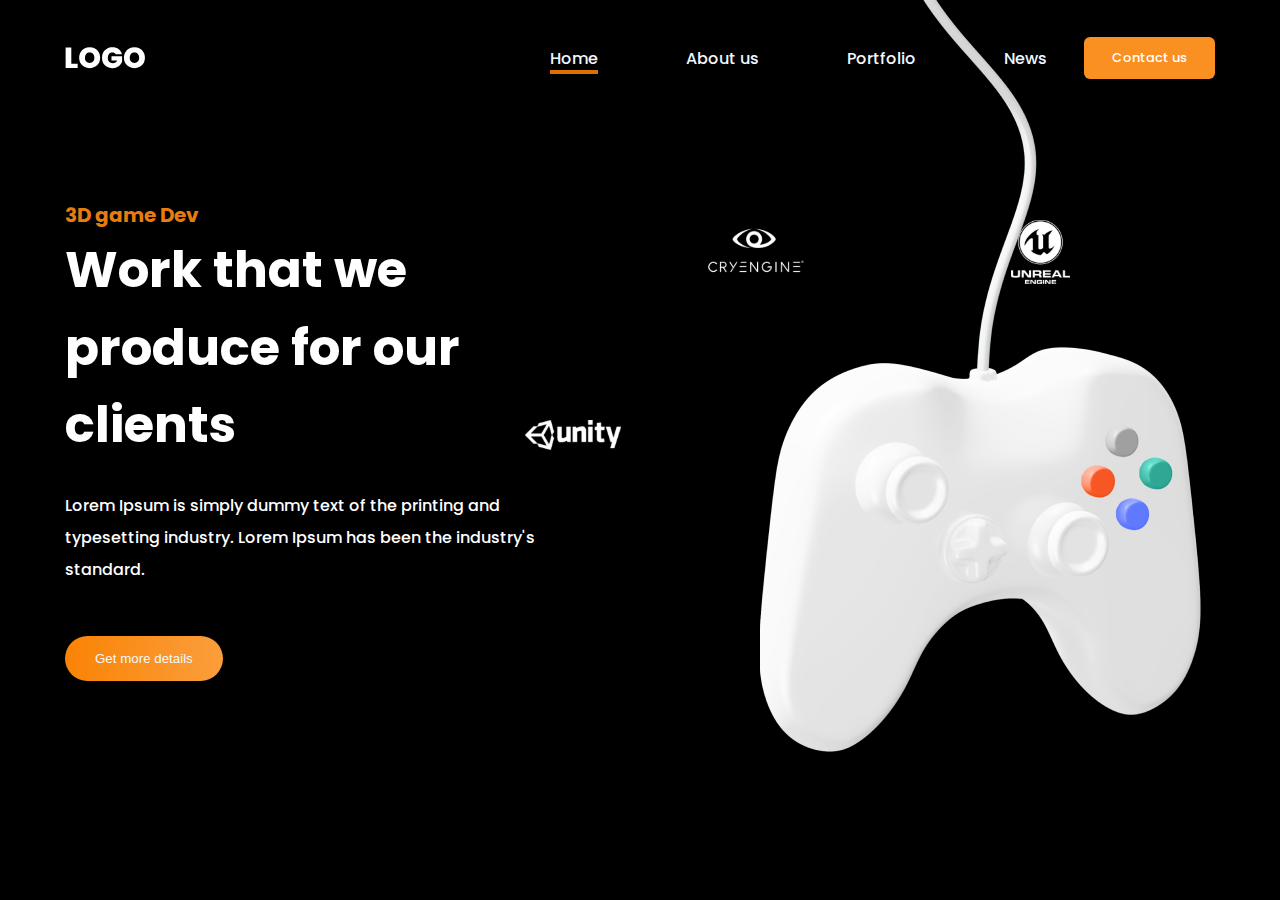
==== index.html @ e5a95949 "hero" ====
<!DOCTYPE html>
<html lang="en">

<head>
  <meta charset="UTF-8">
  <meta name="viewport" content="width=device-width, initial-scale=1.0">
  <title>3_4-uyga_vazifa</title>

  <!-- ---- Poppins fonts--- -->
  <link rel="preconnect" href="https://fonts.googleapis.com">
  <link rel="preconnect" href="https://fonts.gstatic.com" crossorigin>
  <link href="https://fonts.googleapis.com/css2?family=Poppins:wght@300;400;500;600;700&display=swap" rel="stylesheet">
  <!-- ---- Rubik fonts--- -->
  <link rel="preconnect" href="https://fonts.googleapis.com">
  <link rel="preconnect" href="https://fonts.gstatic.com" crossorigin>
  <link href="https://fonts.googleapis.com/css2?family=Rubik:wght@500;700&display=swap" rel="stylesheet">

  <link rel="stylesheet" href="./css/styles.css">
</head>

<body>
  <header>
    <div class="container">
      <div class="header">
        <img src="./icon/header_logo.svg" alt="logo">
        <nav class="header__nav">
          <ul class="header__list">
            <li class="header__list-item">
              <a class="header__list-item__link  header__list-item__active" href="#">
                Home
              </a>
            </li>
            <li class="header__list-item">
              <a class="header__list-item__link" href="#">
                About us
              </a>
            </li>
            <li class="header__list-item">
              <a class="header__list-item__link" href="#">
                Portfolio
              </a>
            </li>
            <li class="header__list-item">
              <a class="header__list-item__link" href="#">
                News
              </a>
            </li>
          </ul>
          <a class="header__nav-btn" href="#">
            Contact us
          </a>
        </nav>
      </div>
    </div>
  </header>
  <main>
    <section  class="hero">
     <div class="container">
      <div class="hero__start">
        <span class="hero__start-span">
          3D game Dev 
        </span>
        <h1 class="hero__start-title">
          Work that we produce
           for our clients
        </h1>
        <p class="hero__start-text">
          Lorem Ipsum is simply dummy text of the printing 
          and typesetting industry. Lorem Ipsum has 
          been the industry's standard.
        </p>
        <button class="hero__start-btn">
          Get more details
        </button>
        <img class="hero__start-unity" src="./icon/unity.svg" alt="">
        <img class="hero__start-cry" src="./icon/cry.svg" alt="">
        <img class="hero__start-unreal" src="./icon/unreal.svg" alt="">
      </div>
     </div>
    </section>
  </main>
</body>

</html>
---- css/styles.css ----
* {
  margin: 0;
  padding: 0;
  box-sizing: border-box;
}

body {
  display: flex;
  flex-direction: column;
  height: 100%;
  margin: 0;
  font-family: "Poppins", sans-serif;
  font-weight: 500;
  background-color: #000000;
  overflow-x: hidden;
  background-image: url("../img/joy_stick.png");
  background-repeat: no-repeat;
  background-position: 760px 0;
  top: 200px;
  color: white;
}

.container {
  width: 100%;
  max-width: 1190px;
  margin-right: auto;
  margin-left: auto;
  padding-right: 20px;
  padding-left: 20px;
}

.max_container {
  width: 100%;
  max-width: 1550px;
  margin-right: auto;
  margin-left: auto;
}

.visually-hidden {
  position: absolute;
  width: 1px;
  height: 1px;
  margin: -1px;
  border: 0;
  padding: 0;
  white-space: nowrap;
  clip-path: inset(100%);
  clip: rect(0 0 0 0);
  overflow: hidden;
}

ul {
  padding-left: 0;
  list-style: none;
}

a {
  text-decoration: none;
}

img {
  max-width: 100%;
  height: auto;
}

.header {
  display: flex;
  justify-content: space-between;
  align-items: center;
  padding-top: 37px;
  padding-bottom: 37px;
}
.header__nav {
  display: flex;
  align-items: center;
}
.header__nav-btn {
  padding: 11px 28px;
  font-size: 13px;
  background-color: #FA9021;
  border-radius: 6px;
  margin-left: 37px;
  color: white;
}
.header__list {
  display: flex;
  align-items: center;
  gap: 88px;
}
.header__list-item__link {
  color: aliceblue;
}
.header__list-item__active {
  border-bottom: 4px solid #DC7000;
}

.hero {
  padding-top: 84px;
  padding-bottom: 84px;
}
.hero__start {
  position: relative;
}
.hero__start-span {
  color: #E87D0E;
  font-size: 20px;
  font-weight: 700;
  line-height: 31.04px;
  margin-bottom: 17px;
}
.hero__start-title {
  font-size: 50px;
  width: 480px;
  font-weight: 700;
  line-height: 77.6px;
  margin-bottom: 26px;
}
.hero__start-text {
  width: 527px;
  font-weight: 500;
  line-height: 32px;
  margin-bottom: 50px;
}
.hero__start-btn {
  border: #E87D0E;
  color: aliceblue;
  padding: 15px 30px;
  background: linear-gradient(92deg, #FA8305 0%, #FB9E3C 100%);
  border-radius: 40px;
}
.hero__start-unity {
  position: absolute;
  top: 220px;
  left: 460px;
}
.hero__start-cry {
  position: absolute;
  top: 1px;
  left: 640px;
}
.hero__start-unreal {
  position: absolute;
  top: 20px;
  right: 145px;
}/*# sourceMappingURL=styles.css.map */
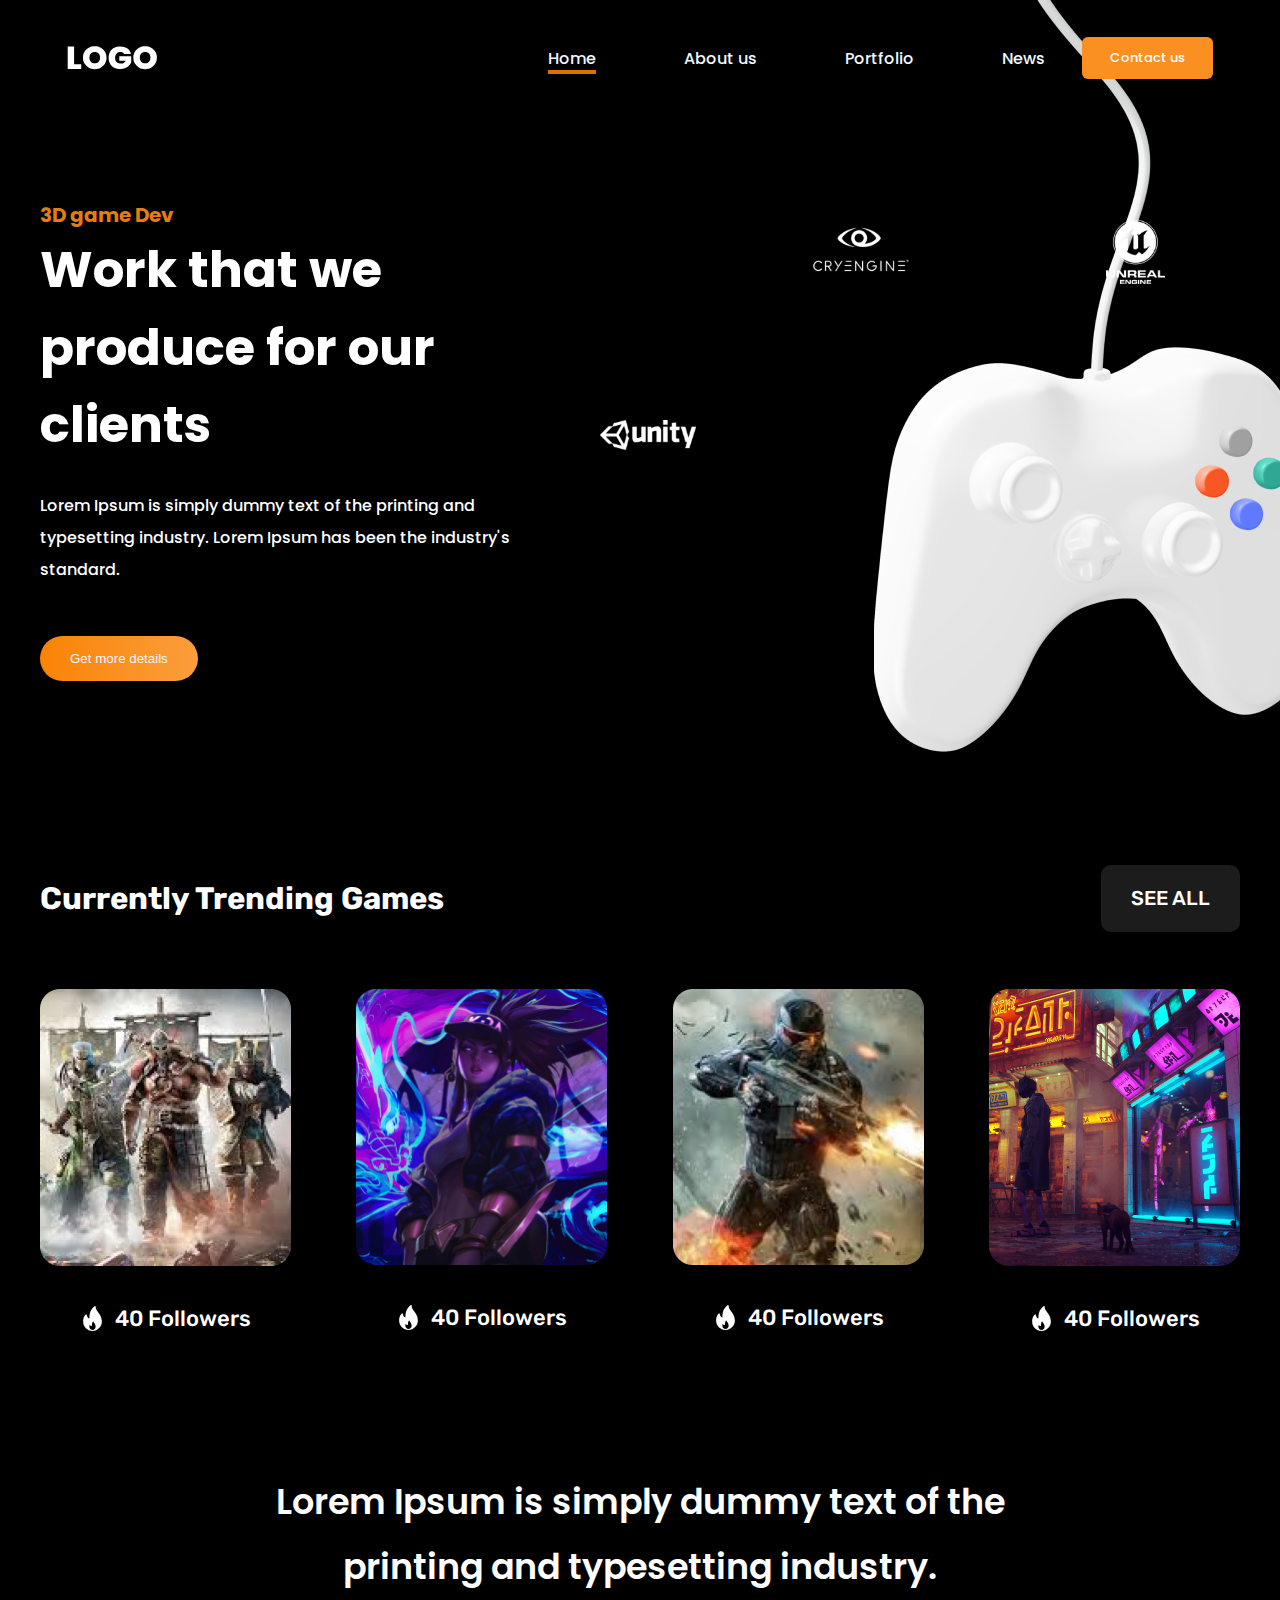
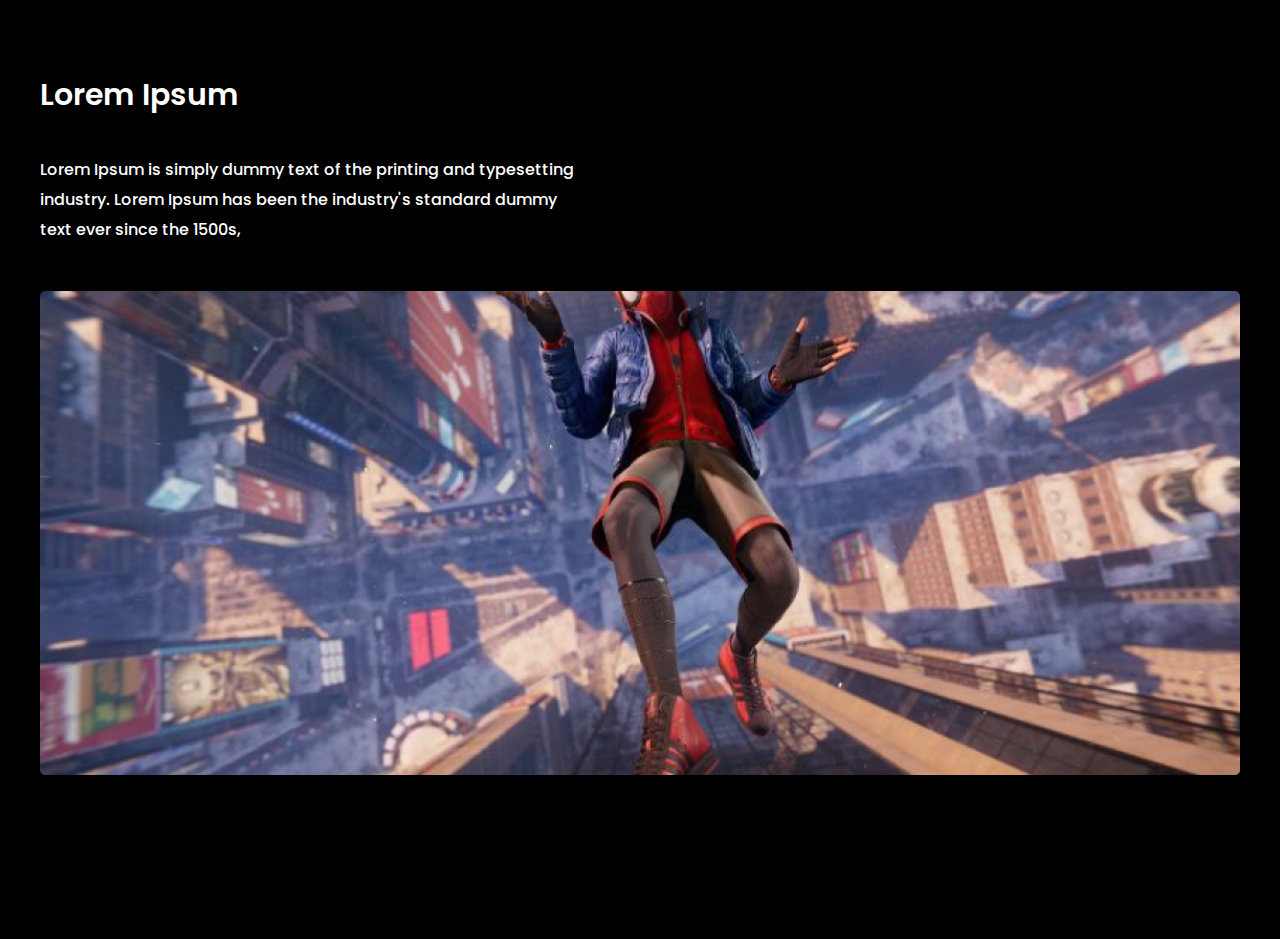
==== commit 9aaec489: "games" ====
--- a/index.html
+++ b/index.html
@@ -19,10 +19,10 @@
 </head>
 
 <body>
-  <header>
-    <div class="container">
+  <div class="max_container">
+    <header>
       <div class="header">
-        <img src="./icon/header_logo.svg" alt="logo">
+        <img src="./icon/header_logo.svg" alt="logo" width="90">
         <nav class="header__nav">
           <ul class="header__list">
             <li class="header__list-item">
@@ -51,32 +51,94 @@
           </a>
         </nav>
       </div>
-    </div>
-  </header>
+  
+    </header>
+    <section class="hero">
+      <div class="container">
+        <div class="hero__start">
+          <span class="hero__start-span">
+            3D game Dev
+          </span>
+          <h1 class="hero__start-title">
+            Work that we produce
+            for our clients
+          </h1>
+          <p class="hero__start-text">
+            Lorem Ipsum is simply dummy text of the printing
+            and typesetting industry. Lorem Ipsum has
+            been the industry's standard.
+          </p>
+          <button class="hero__start-btn">
+            Get more details
+          </button>
+          <img class="hero__start-unity" src="./icon/unity.svg" alt="">
+          <img class="hero__start-cry" src="./icon/cry.svg" alt="">
+          <img class="hero__start-unreal" src="./icon/unreal.svg" alt="">
+        </div>
+      </div>
+    </section>
+  </div>
   <main>
-    <section  class="hero">
-     <div class="container">
-      <div class="hero__start">
-        <span class="hero__start-span">
-          3D game Dev 
-        </span>
-        <h1 class="hero__start-title">
-          Work that we produce
-           for our clients
-        </h1>
-        <p class="hero__start-text">
-          Lorem Ipsum is simply dummy text of the printing 
-          and typesetting industry. Lorem Ipsum has 
-          been the industry's standard.
-        </p>
-        <button class="hero__start-btn">
-          Get more details
-        </button>
-        <img class="hero__start-unity" src="./icon/unity.svg" alt="">
-        <img class="hero__start-cry" src="./icon/cry.svg" alt="">
-        <img class="hero__start-unreal" src="./icon/unreal.svg" alt="">
+    <section class="games">
+      <div class="container">
+        <div class="games__start">
+          <h2 class="games__start-title">
+            Currently Trending Games
+          </h2>
+          <button class="games__start-btn">
+            SEE ALL
+          </button>
+        </div>
+        <ul class="games__list">
+          <li class="games__list-item">
+            <img src="./img/Rectangle23.png" alt="" width="251">
+            <p class="games__list-item__icon">
+              <img src="./icon/fire.svg" alt="">
+              40 Followers
+            </p>
+          </li>
+          <li class="games__list-item">
+            <img src="./img/Rectangle24.png" alt="" width="251">
+            <p class="games__list-item__icon">
+              <img src="./icon/fire.svg" alt="">
+              40 Followers
+            </p>
+          </li>
+          <li class="games__list-item">
+            <img src="./img/Rectangle25.png" alt="" width="251">
+            <p class="games__list-item__icon">
+              <img src="./icon/fire.svg" alt="">
+              40 Followers
+            </p>
+          </li>
+          <li class="games__list-item">
+            <img src="./img/Rectangle26.png" alt="" width="251">
+            <p class="games__list-item__icon">
+              <img src="./icon/fire.svg" alt="">
+              40 Followers
+            </p>
+          </li>
+        </ul>
+        <div class="games__end">
+          <h3 class="games__end-title">
+            Lorem Ipsum is simply dummy 
+            text of the <br> printing and typesetting industry.
+          </h3>
+          <h4 class="games__end-title__zwei">
+            Lorem Ipsum
+          </h4>
+          <p class="games__end-text">
+            Lorem Ipsum is simply dummy text of the printing and
+             typesetting industry. Lorem Ipsum has been the industry's standard dummy text ever since the 1500s,
+          </p>
+          <img class="games__end-img" src="./img/Rectangle4.png" alt="">
+        </div>
       </div>
-     </div>
+    </section>
+    <section class="erstellen">
+      <div class="container">
+        
+      </div>
     </section>
   </main>
 </body>
--- a/css/styles.css
+++ b/css/styles.css
@@ -13,16 +13,12 @@
   font-weight: 500;
   background-color: #000000;
   overflow-x: hidden;
-  background-image: url("../img/joy_stick.png");
-  background-repeat: no-repeat;
-  background-position: 760px 0;
-  top: 200px;
   color: white;
 }
 
 .container {
   width: 100%;
-  max-width: 1190px;
+  max-width: 1240px;
   margin-right: auto;
   margin-left: auto;
   padding-right: 20px;
@@ -34,6 +30,9 @@
   max-width: 1550px;
   margin-right: auto;
   margin-left: auto;
+  background-image: url("../img/joy_stick.png");
+  background-repeat: no-repeat;
+  background-position: 874px 0;
 }
 
 .visually-hidden {
@@ -64,11 +63,10 @@
 }
 
 .header {
+  padding: 37px 67px;
   display: flex;
   justify-content: space-between;
   align-items: center;
-  padding-top: 37px;
-  padding-bottom: 37px;
 }
 .header__nav {
   display: flex;
@@ -131,15 +129,81 @@
 .hero__start-unity {
   position: absolute;
   top: 220px;
-  left: 460px;
+  left: 560px;
 }
 .hero__start-cry {
   position: absolute;
-  top: 1px;
-  left: 640px;
+  top: 0;
+  left: 770px;
 }
 .hero__start-unreal {
   position: absolute;
   top: 20px;
-  right: 145px;
+  right: 75px;
+}
+
+.games {
+  padding-top: 100px;
+  padding-bottom: 157px;
+}
+.games__start {
+  display: flex;
+  align-items: center;
+  justify-content: space-between;
+  margin-bottom: 57px;
+}
+.games__start-title {
+  font-size: 31px;
+  font-family: Rubik;
+  font-weight: 700;
+  line-height: 58.12px;
+}
+.games__start-btn {
+  background-color: rgba(255, 255, 255, 0.11);
+  border-radius: 10px;
+  padding: 15px 30px;
+  font-size: 20px;
+  font-family: Rubik;
+  font-weight: 500;
+  line-height: 37.5px;
+  color: white;
+  border: 0;
+}
+.games__list {
+  display: flex;
+  justify-content: space-between;
+  text-align: center;
+  margin-bottom: 129px;
+}
+.games__list-item__icon {
+  display: flex;
+  gap: 10px;
+  align-items: center;
+  padding-top: 25px;
+  font-size: 22px;
+  font-family: Rubik;
+  font-weight: 500;
+  line-height: 41.25px;
+  margin-left: 40px;
+}
+.games__end-title {
+  font-size: 35px;
+  font-weight: 600;
+  line-height: 65.62px;
+  text-align: center;
+  margin-bottom: 67px;
+}
+.games__end-title__zwei {
+  font-size: 30px;
+  font-weight: 600;
+  margin-bottom: 32px;
+  line-height: 56.25px;
+}
+.games__end-text {
+  line-height: 30px;
+  width: 545px;
+  margin-bottom: 46px;
+}
+.games__end-img {
+  width: 100%;
 }/*# sourceMappingURL=styles.css.map */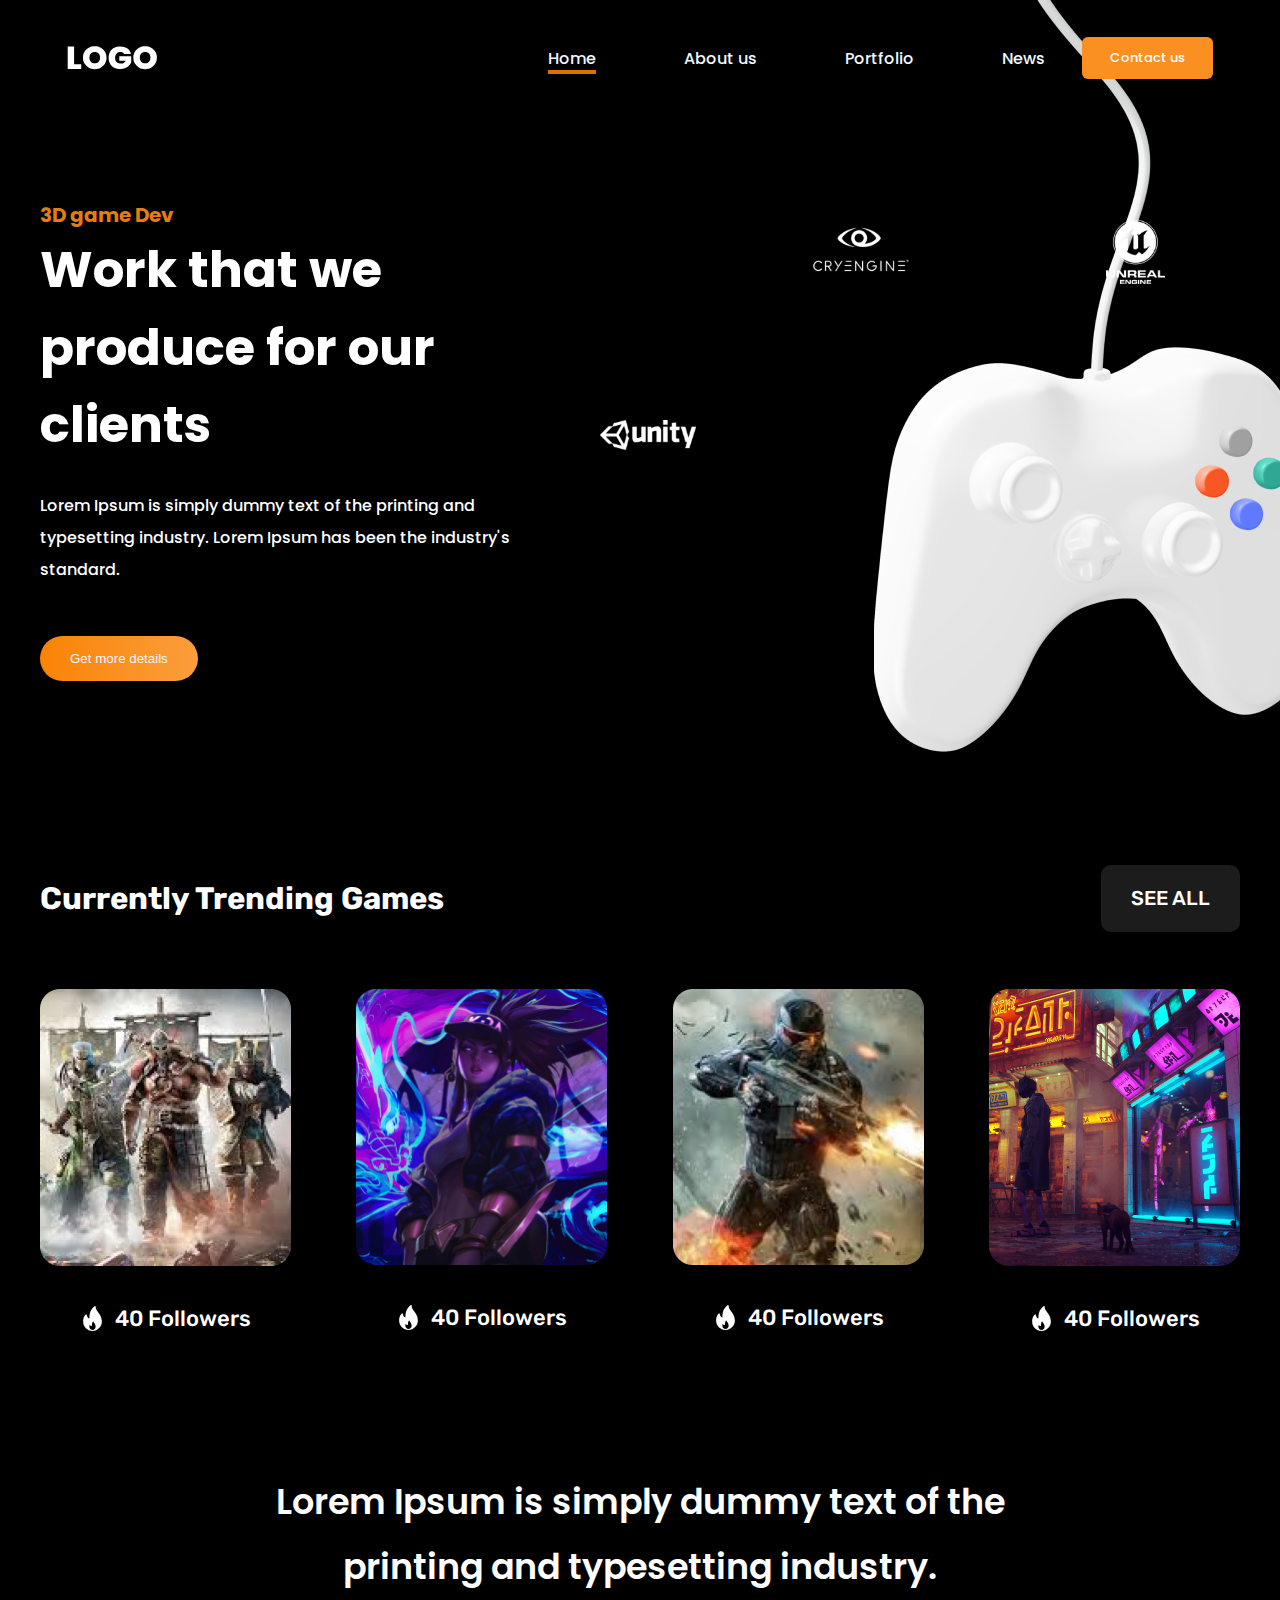
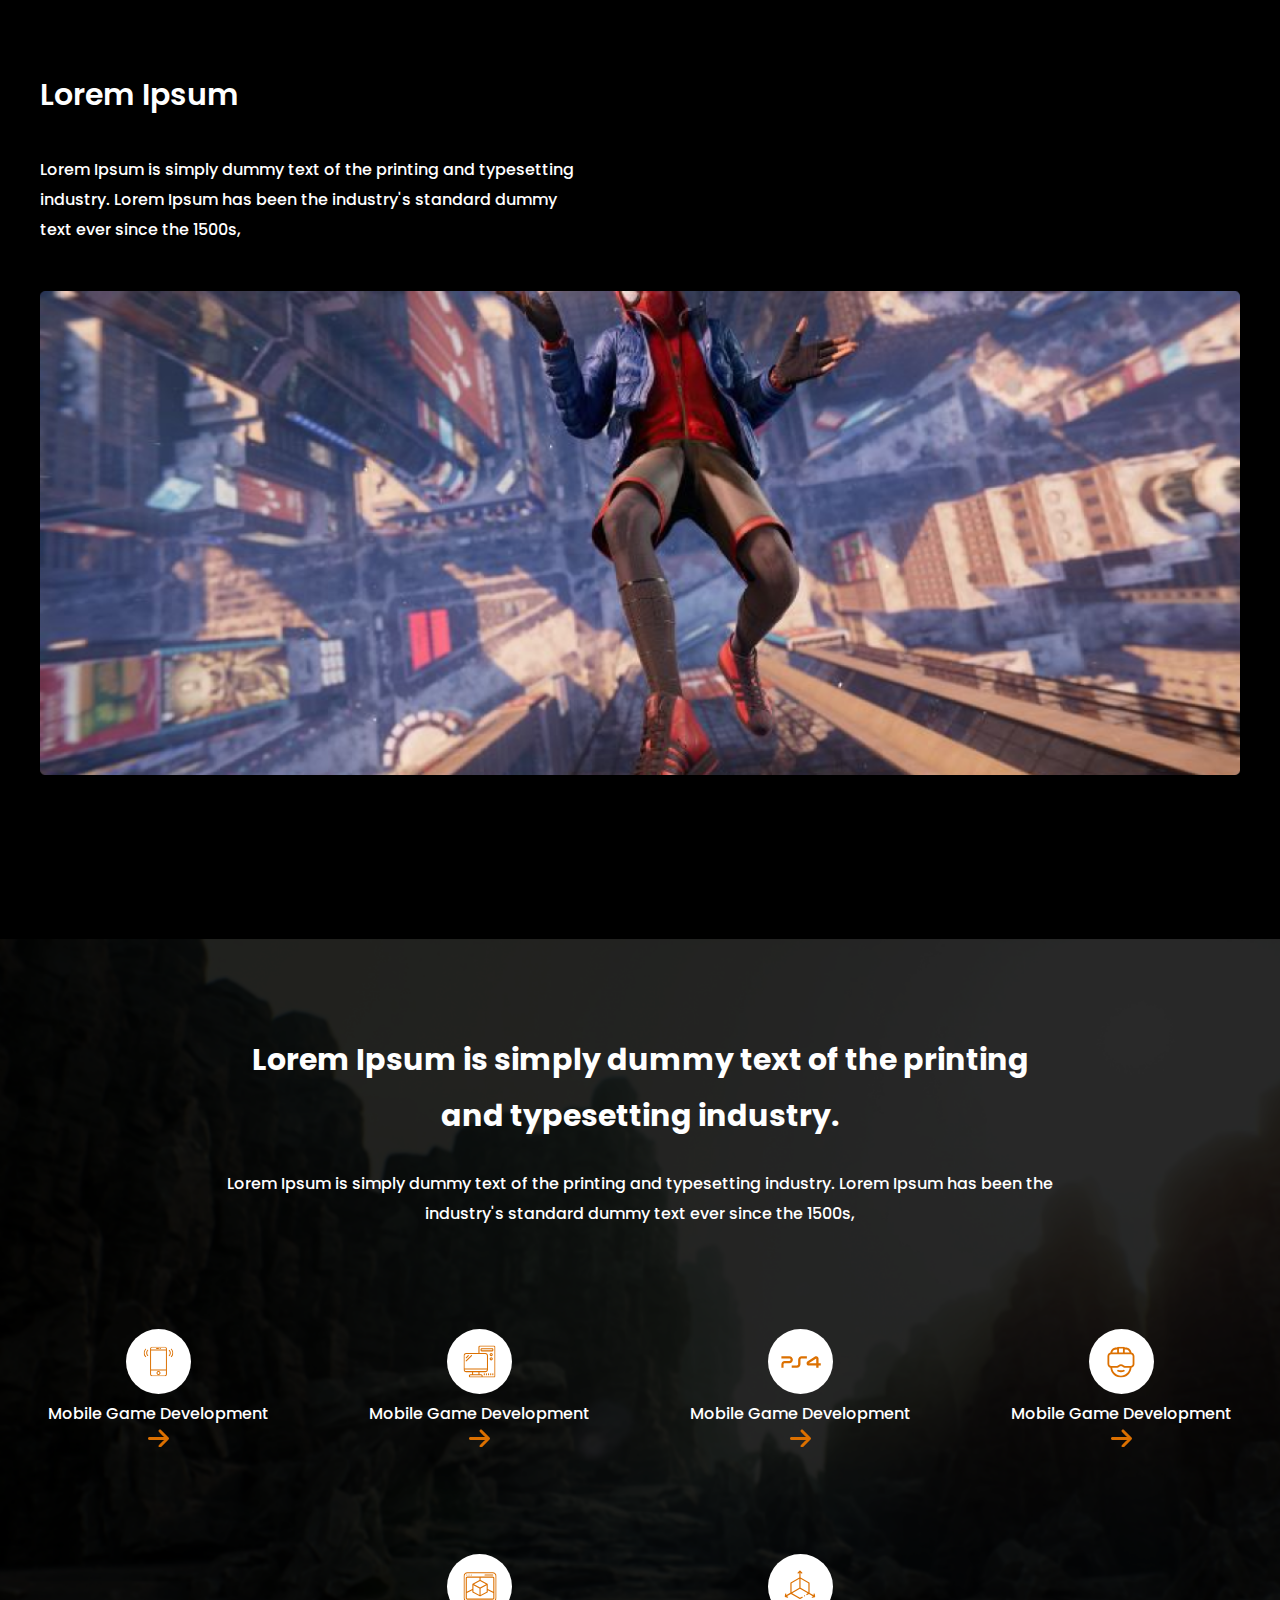
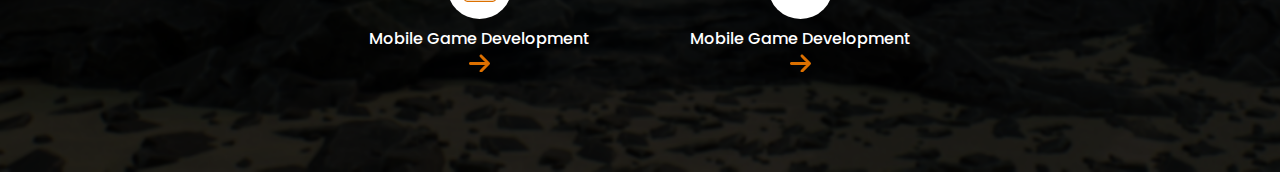
==== commit 57722484: "erstellen" ====
--- a/index.html
+++ b/index.html
@@ -137,7 +137,58 @@
     </section>
     <section class="erstellen">
       <div class="container">
-        
+        <h2 class="erstellen__title">
+          Lorem Ipsum is simply dummy text
+           of the printing <br> and typesetting industry.
+        </h2>
+        <p class="erstellen__text">
+          Lorem Ipsum is simply dummy text of the printing and typesetting
+           industry. Lorem Ipsum has been the <br> industry's standard dummy text ever since the 1500s,
+        </p>
+        <ul class="erstellen__list">
+          <li class="erstellen__list-item">
+            <img src="./icon/Group48.svg" alt="" width="65">
+            <p class="erstellen__list-item__text">
+              Mobile Game Development
+            </p>
+            <img src="./icon/arrow.svg" alt="">
+          </li>
+          <li class="erstellen__list-item">
+            <img src="./icon/Group49.svg" alt="" width="65">
+            <p class="erstellen__list-item__text">
+              Mobile Game Development
+            </p>
+            <img src="./icon/arrow.svg" alt="">
+          </li>
+          <li class="erstellen__list-item">
+            <img src="./icon/Group50.svg" alt="" width="65">
+            <p class="erstellen__list-item__text">
+              Mobile Game Development
+            </p>
+            <img src="./icon/arrow.svg" alt="">
+          </li>
+          <li class="erstellen__list-item">
+            <img src="./icon/Group51.svg" alt="" width="65">
+            <p class="erstellen__list-item__text">
+              Mobile Game Development
+            </p>
+            <img src="./icon/arrow.svg" alt="">
+          </li>
+          <li class="erstellen__list-item">
+            <img src="./icon/Group52.svg" alt="" width="65">
+            <p class="erstellen__list-item__text">
+              Mobile Game Development
+            </p>
+            <img src="./icon/arrow.svg" alt="">
+          </li>
+          <li class="erstellen__list-item">
+            <img src="./icon/Group53.svg" alt="" width="65">
+            <p class="erstellen__list-item__text">
+              Mobile Game Development
+            </p>
+            <img src="./icon/arrow.svg" alt="">
+          </li>
+        </ul>
       </div>
     </section>
   </main>
--- a/css/styles.css
+++ b/css/styles.css
@@ -206,4 +206,31 @@
 }
 .games__end-img {
   width: 100%;
+}
+
+.erstellen {
+  padding-top: 93px;
+  padding-bottom: 93px;
+  background-image: url("../../img/Rectangle5.png");
+  background-repeat: no-repeat;
+  text-align: center;
+  background-size: cover;
+  overflow-x: hidden;
+}
+.erstellen__title {
+  font-size: 30px;
+  font-weight: 700;
+  line-height: 56.25px;
+  margin-bottom: 25px;
+}
+.erstellen__text {
+  line-height: 30px;
+  margin-bottom: 100px;
+}
+.erstellen__list {
+  display: flex;
+  flex-wrap: wrap;
+  gap: 100px;
+  text-align: center;
+  justify-content: center;
 }/*# sourceMappingURL=styles.css.map */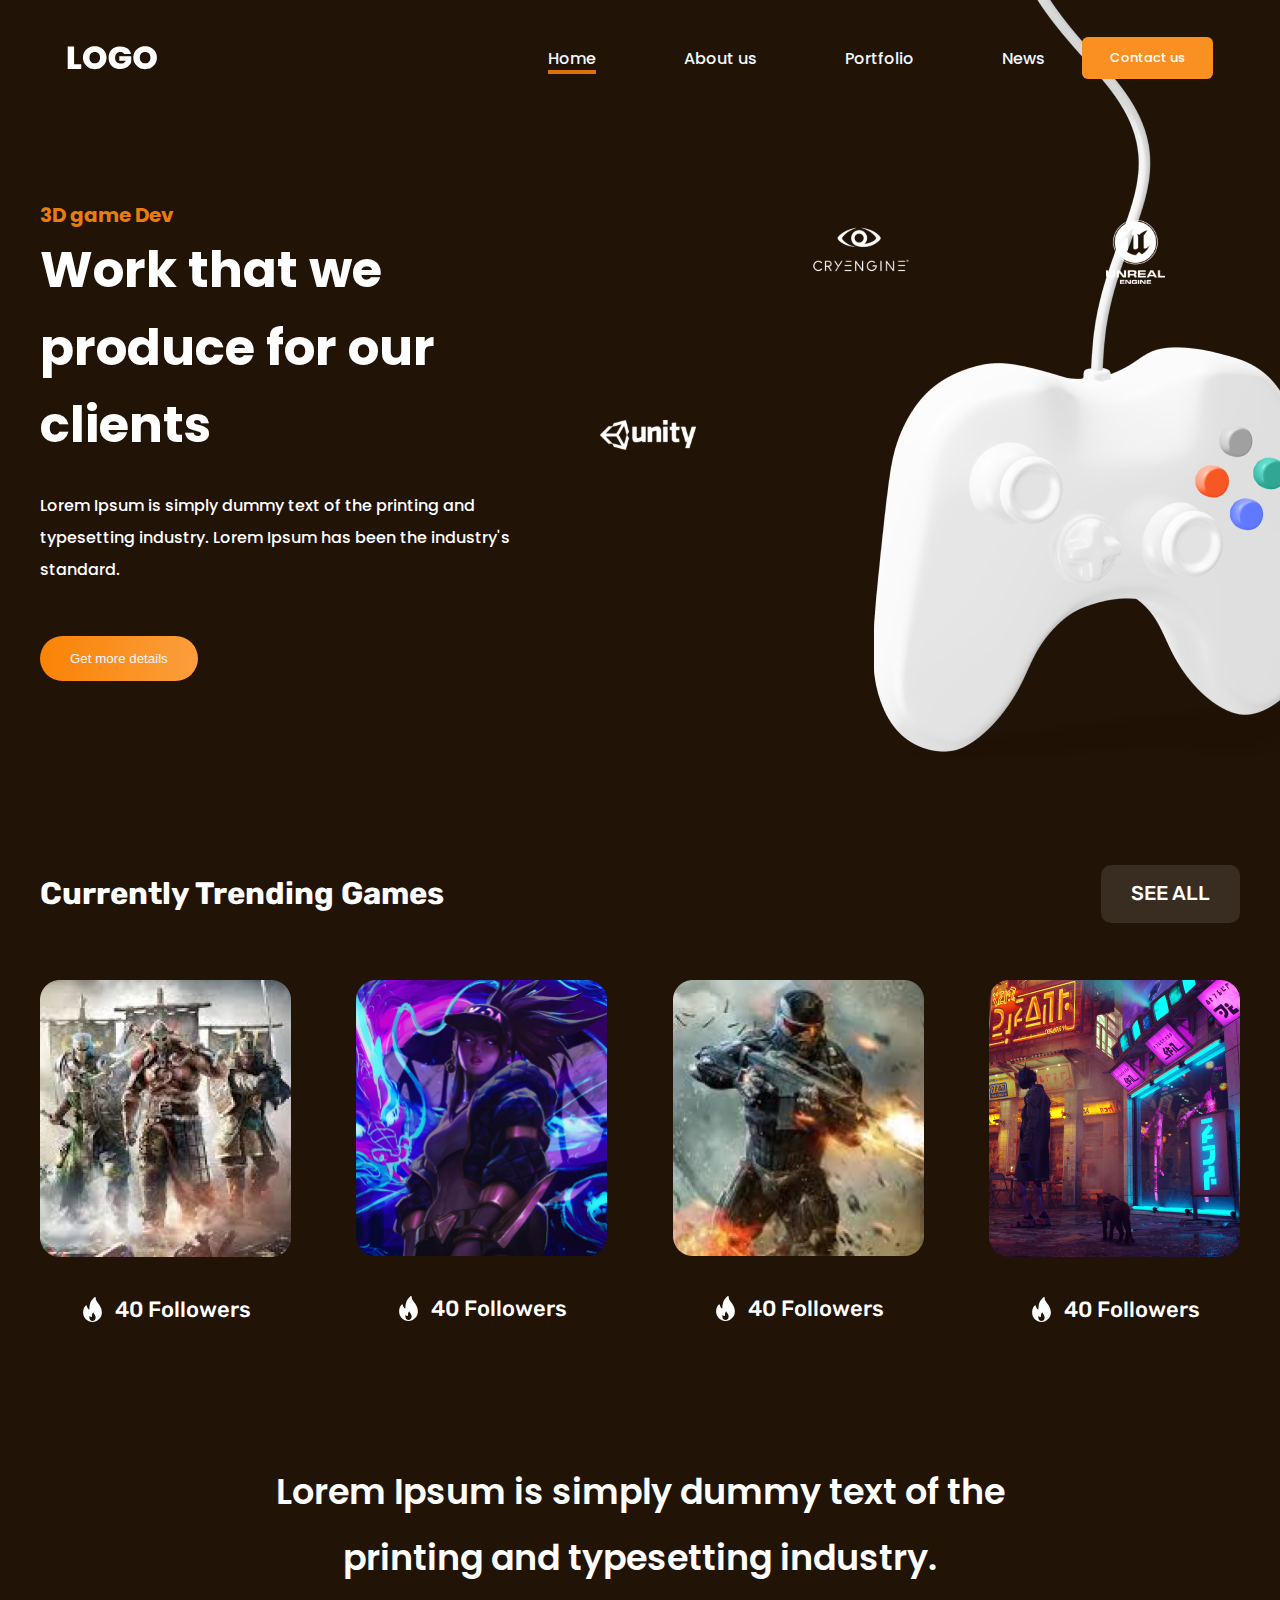
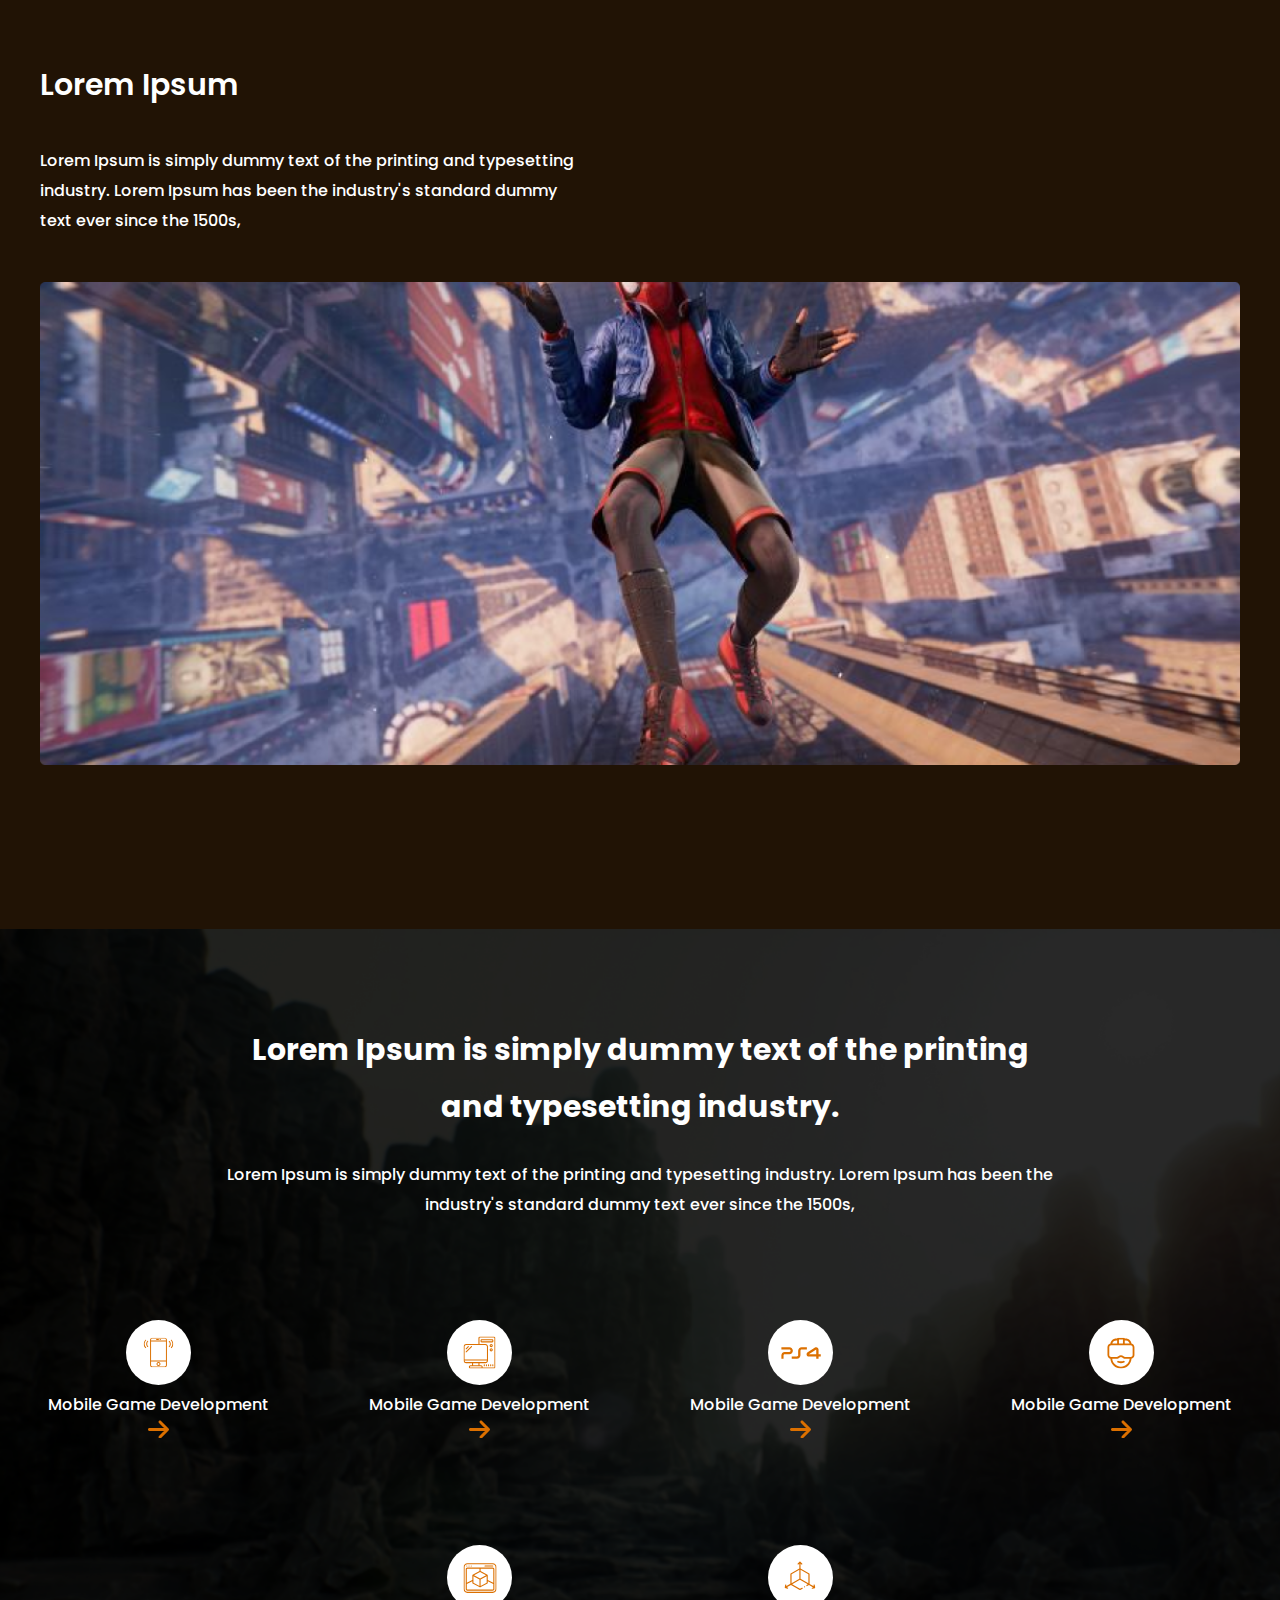
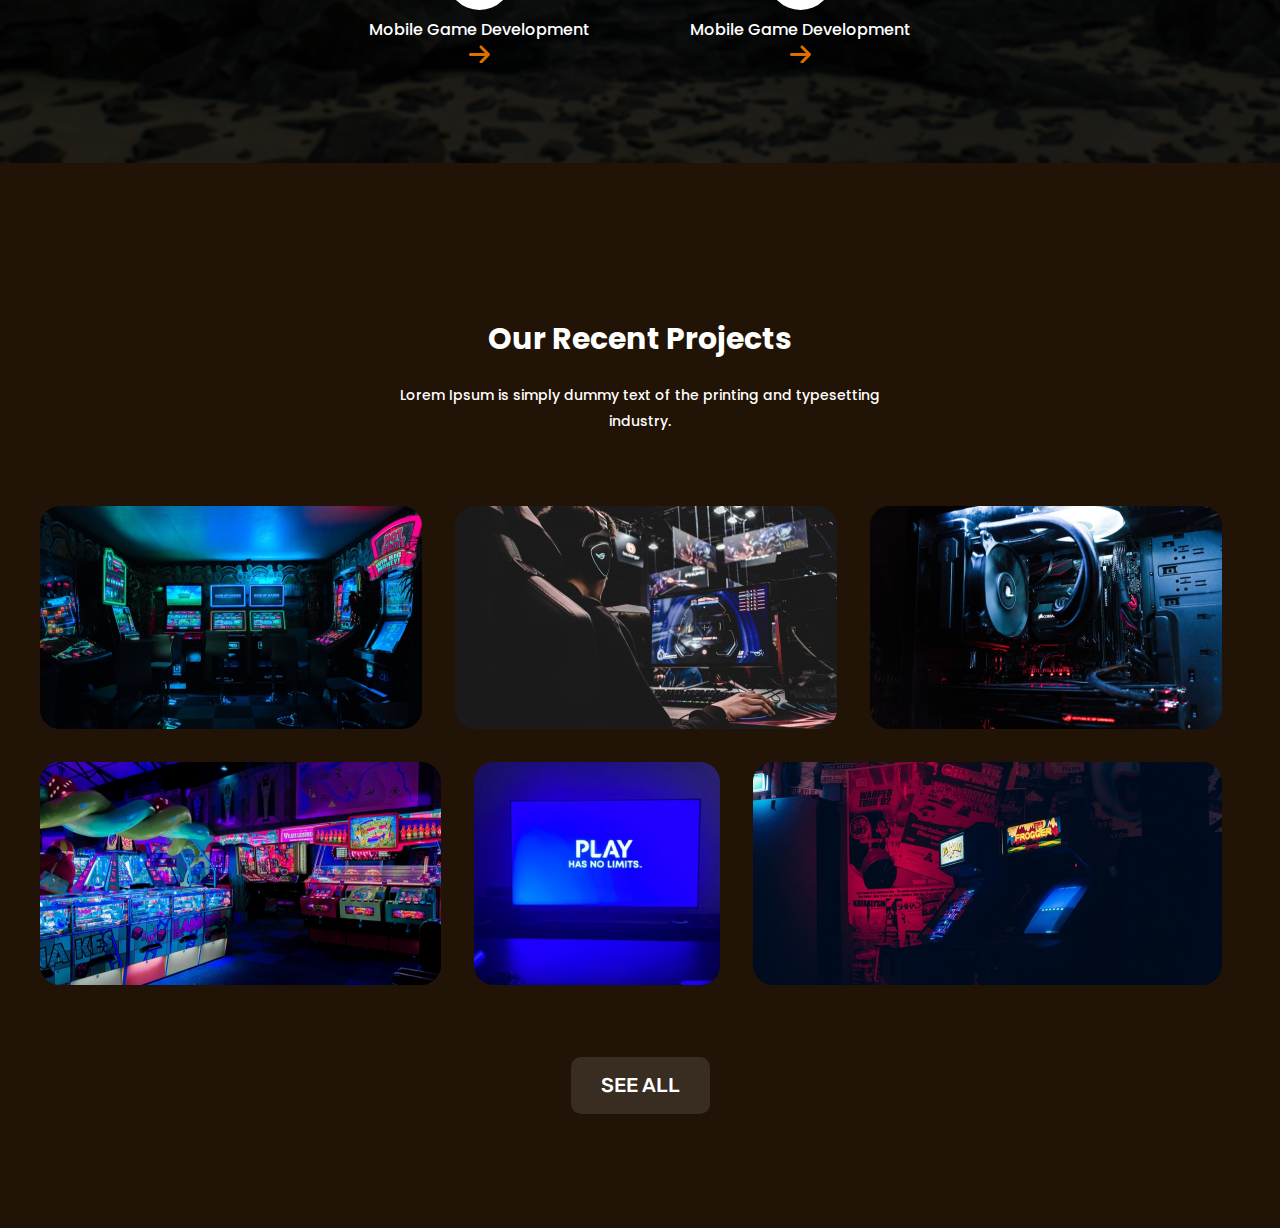
==== commit 78cde2de: "projects" ====
--- a/index.html
+++ b/index.html
@@ -191,6 +191,27 @@
         </ul>
       </div>
     </section>
+    <section class="projects">
+      <div class="container">
+        <h3 class="projects__title">
+          Our Recent Projects
+        </h3>
+        <p class="projects__text">
+          Lorem Ipsum is simply dummy text of the printing and typesetting <br> industry. 
+        </p>
+        <div class="projects__img">
+          <img src="./img/Rectangle15.png" alt="">
+          <img src="./img/Rectangle16.png" alt="">
+          <img src="./img/Rectangle17.png" alt="">
+          <img src="./img/Rectangle18.png" alt="">
+          <img src="./img/Rectangle19.png" alt="">
+          <img src="./img/Rectangle20.png" alt="">
+        </div>
+      </div>
+      <button class="projects__btn">
+        SEE ALL
+      </button>
+    </section>
   </main>
 </body>
 
--- a/css/styles.css
+++ b/css/styles.css
@@ -11,8 +11,7 @@
   margin: 0;
   font-family: "Poppins", sans-serif;
   font-weight: 500;
-  background-color: #000000;
-  overflow-x: hidden;
+  background-color: #211305;
   color: white;
 }
 
@@ -80,6 +79,9 @@
   margin-left: 37px;
   color: white;
 }
+.header__nav-btn:hover {
+  background: rgba(255, 255, 255, 0.11);
+}
 .header__list {
   display: flex;
   align-items: center;
@@ -126,6 +128,10 @@
   background: linear-gradient(92deg, #FA8305 0%, #FB9E3C 100%);
   border-radius: 40px;
 }
+.hero__start-btn:hover {
+  color: #ffffff;
+  background: linear-gradient(92deg, #000000 0%, #e5dbd1 100%);
+}
 .hero__start-unity {
   position: absolute;
   top: 220px;
@@ -161,13 +167,17 @@
 .games__start-btn {
   background-color: rgba(255, 255, 255, 0.11);
   border-radius: 10px;
-  padding: 15px 30px;
+  padding: 10px 30px;
   font-size: 20px;
   font-family: Rubik;
   font-weight: 500;
   line-height: 37.5px;
   color: white;
   border: 0;
+}
+.games__start-btn:hover {
+  color: black;
+  background-color: chocolate;
 }
 .games__list {
   display: flex;
@@ -233,4 +243,42 @@
   gap: 100px;
   text-align: center;
   justify-content: center;
+}
+
+.projects {
+  padding-top: 148px;
+  padding-bottom: 114px;
+  text-align: center;
+}
+.projects__title {
+  font-size: 30px;
+  font-weight: 700;
+  line-height: 56.25px;
+  margin-bottom: 15px;
+}
+.projects__text {
+  font-size: 14px;
+  line-height: 26.25px;
+  margin-bottom: 71px;
+}
+.projects__img {
+  display: flex;
+  flex-wrap: wrap;
+  gap: 33px;
+  margin-bottom: 72px;
+}
+.projects__btn {
+  padding: 10px 30px;
+  background-color: rgba(255, 255, 255, 0.11);
+  border-radius: 10px;
+  font-size: 20px;
+  font-family: Rubik;
+  font-weight: 500;
+  color: white;
+  border: 0;
+  line-height: 37.5px;
+}
+.projects__btn:hover {
+  color: black;
+  background-color: chocolate;
 }/*# sourceMappingURL=styles.css.map */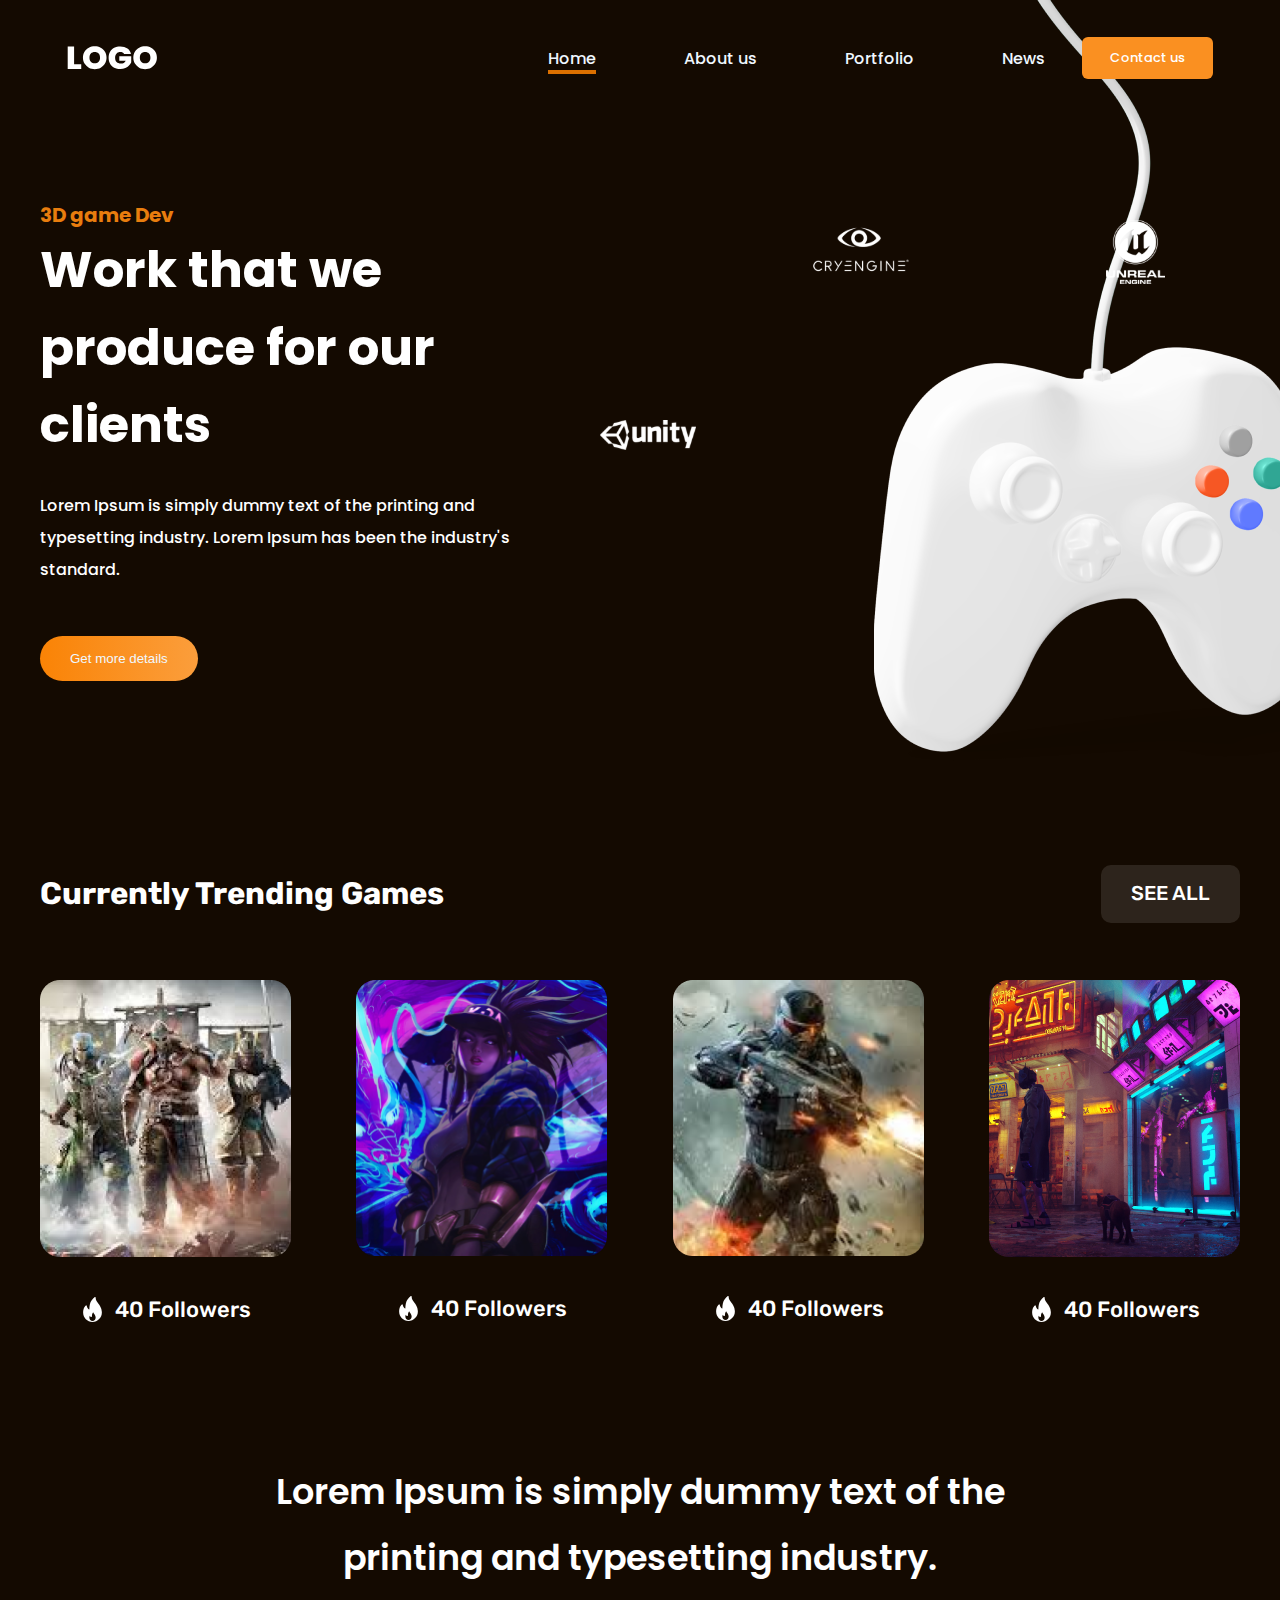
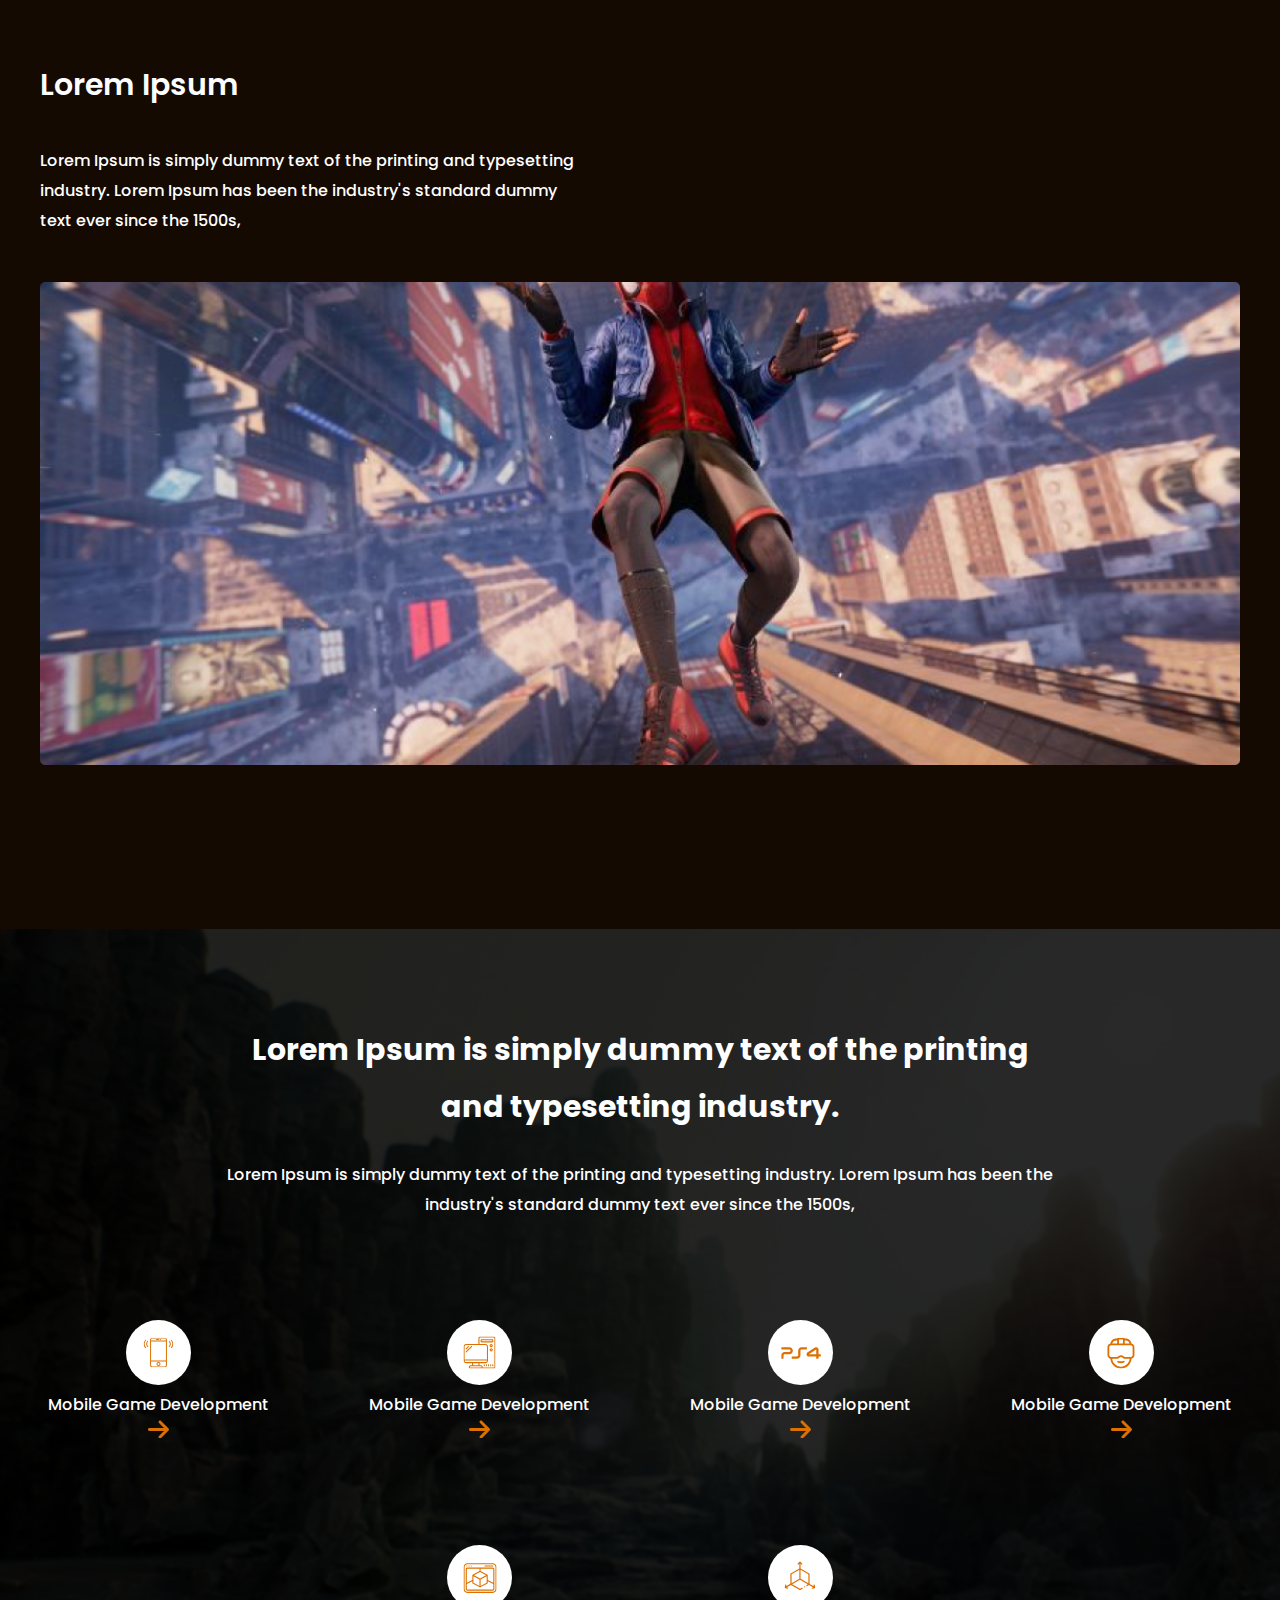
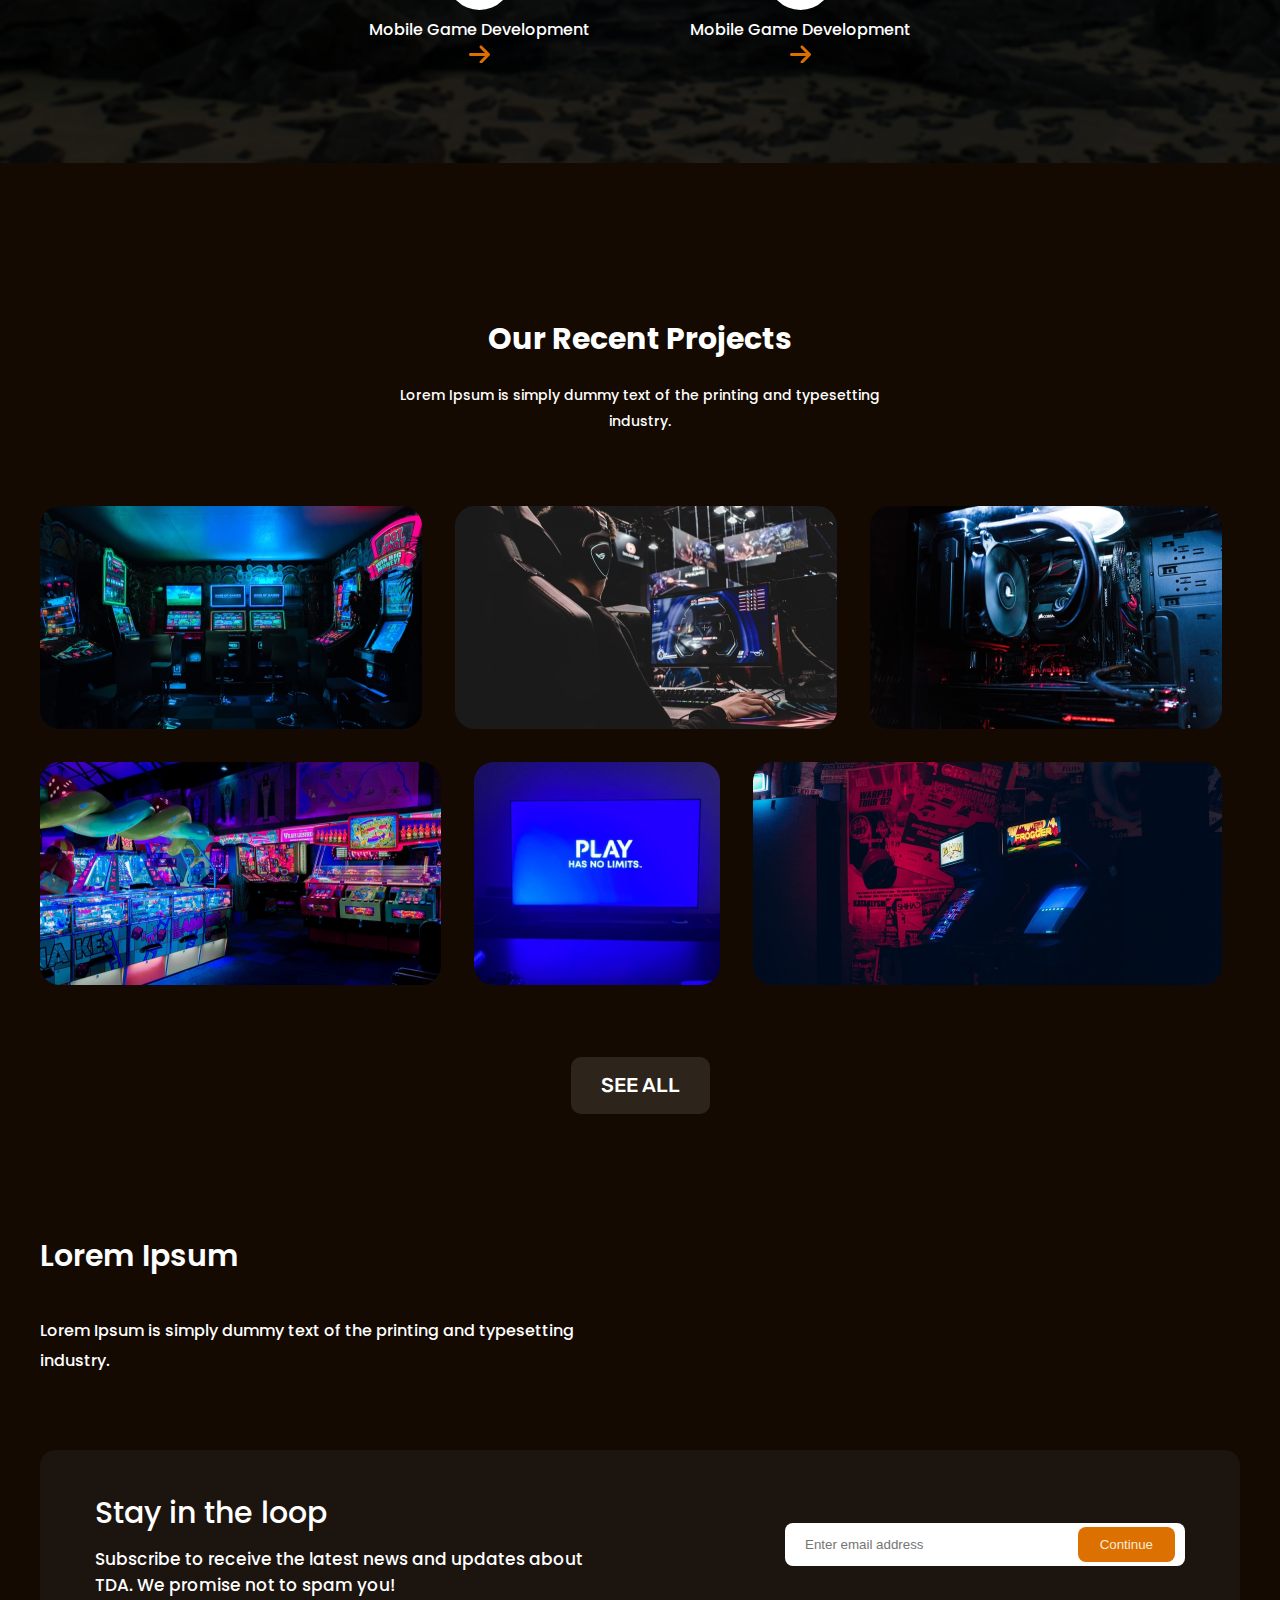
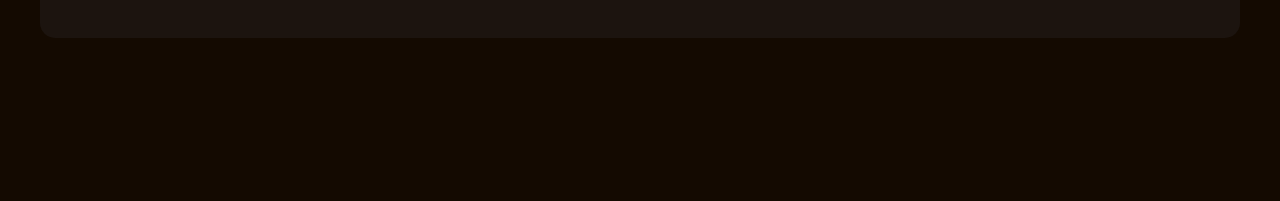
==== commit 291c6239: "form" ====
--- a/index.html
+++ b/index.html
@@ -51,7 +51,7 @@
           </a>
         </nav>
       </div>
-  
+
     </header>
     <section class="hero">
       <div class="container">
@@ -121,7 +121,7 @@
         </ul>
         <div class="games__end">
           <h3 class="games__end-title">
-            Lorem Ipsum is simply dummy 
+            Lorem Ipsum is simply dummy
             text of the <br> printing and typesetting industry.
           </h3>
           <h4 class="games__end-title__zwei">
@@ -129,7 +129,7 @@
           </h4>
           <p class="games__end-text">
             Lorem Ipsum is simply dummy text of the printing and
-             typesetting industry. Lorem Ipsum has been the industry's standard dummy text ever since the 1500s,
+            typesetting industry. Lorem Ipsum has been the industry's standard dummy text ever since the 1500s,
           </p>
           <img class="games__end-img" src="./img/Rectangle4.png" alt="">
         </div>
@@ -139,11 +139,11 @@
       <div class="container">
         <h2 class="erstellen__title">
           Lorem Ipsum is simply dummy text
-           of the printing <br> and typesetting industry.
+          of the printing <br> and typesetting industry.
         </h2>
         <p class="erstellen__text">
           Lorem Ipsum is simply dummy text of the printing and typesetting
-           industry. Lorem Ipsum has been the <br> industry's standard dummy text ever since the 1500s,
+          industry. Lorem Ipsum has been the <br> industry's standard dummy text ever since the 1500s,
         </p>
         <ul class="erstellen__list">
           <li class="erstellen__list-item">
@@ -197,7 +197,7 @@
           Our Recent Projects
         </h3>
         <p class="projects__text">
-          Lorem Ipsum is simply dummy text of the printing and typesetting <br> industry. 
+          Lorem Ipsum is simply dummy text of the printing and typesetting <br> industry.
         </p>
         <div class="projects__img">
           <img src="./img/Rectangle15.png" alt="">
@@ -212,6 +212,33 @@
         SEE ALL
       </button>
     </section>
+    <section class="form">
+      <div class="container">
+        <h4 class="form__title">
+          Lorem Ipsum
+        </h4>
+        <p class="form__text">
+          Lorem Ipsum is simply dummy text of the printing and typesetting industry.
+        </p>
+        <div class="form__card">
+          <div class="form__card-left">
+            <h3 class="form__card-left__title">
+              Stay in the loop
+            </h3>
+            <p class="form__card-left__text">
+              Subscribe to receive the latest news and updates about TDA.
+              We promise not to spam you!
+            </p>
+          </div>
+          <div class="form__card-right">
+            <input class="form__card-right__inp" type="text" placeholder="Enter email address">
+            <button class="form__card-right__btn">
+              Continue
+            </button>
+          </div>
+        </div>
+      </div>
+    </section>
   </main>
 </body>
 
--- a/css/styles.css
+++ b/css/styles.css
@@ -11,7 +11,7 @@
   margin: 0;
   font-family: "Poppins", sans-serif;
   font-weight: 500;
-  background-color: #211305;
+  background-color: #140a01;
   color: white;
 }
 
@@ -281,4 +281,60 @@
 .projects__btn:hover {
   color: black;
   background-color: chocolate;
+}
+
+.form {
+  padding-bottom: 163px;
+}
+.form__title {
+  font-size: 30px;
+  font-weight: 600;
+  line-height: 56.25px;
+  margin-bottom: 32px;
+}
+.form__text {
+  line-height: 30px;
+  margin-bottom: 74px;
+  width: 545px;
+}
+.form__card {
+  background-color: #1C140F;
+  border-radius: 15px;
+  padding: 40px 55px;
+  display: flex;
+  justify-content: space-between;
+  align-items: center;
+}
+.form__card-left__title {
+  font-size: 30px;
+  margin-bottom: 10px;
+  font-weight: 500;
+}
+.form__card-left__text {
+  width: 526px;
+  font-size: 17px;
+}
+.form__card-right__inp {
+  padding: 14px 0px 14px 20px;
+  width: 400px;
+  background: white;
+  border-radius: 8px;
+  border: 0;
+}
+.form__card-right {
+  position: relative;
+}
+.form__card-right__btn {
+  position: absolute;
+  padding: 10px 22px;
+  background: #DC7000;
+  border-radius: 8px;
+  border: 0;
+  top: 4px;
+  right: 10px;
+  color: antiquewhite;
+}
+.form__card-right__btn:hover {
+  background-color: #4b2c18;
+  color: #e7650e;
 }/*# sourceMappingURL=styles.css.map */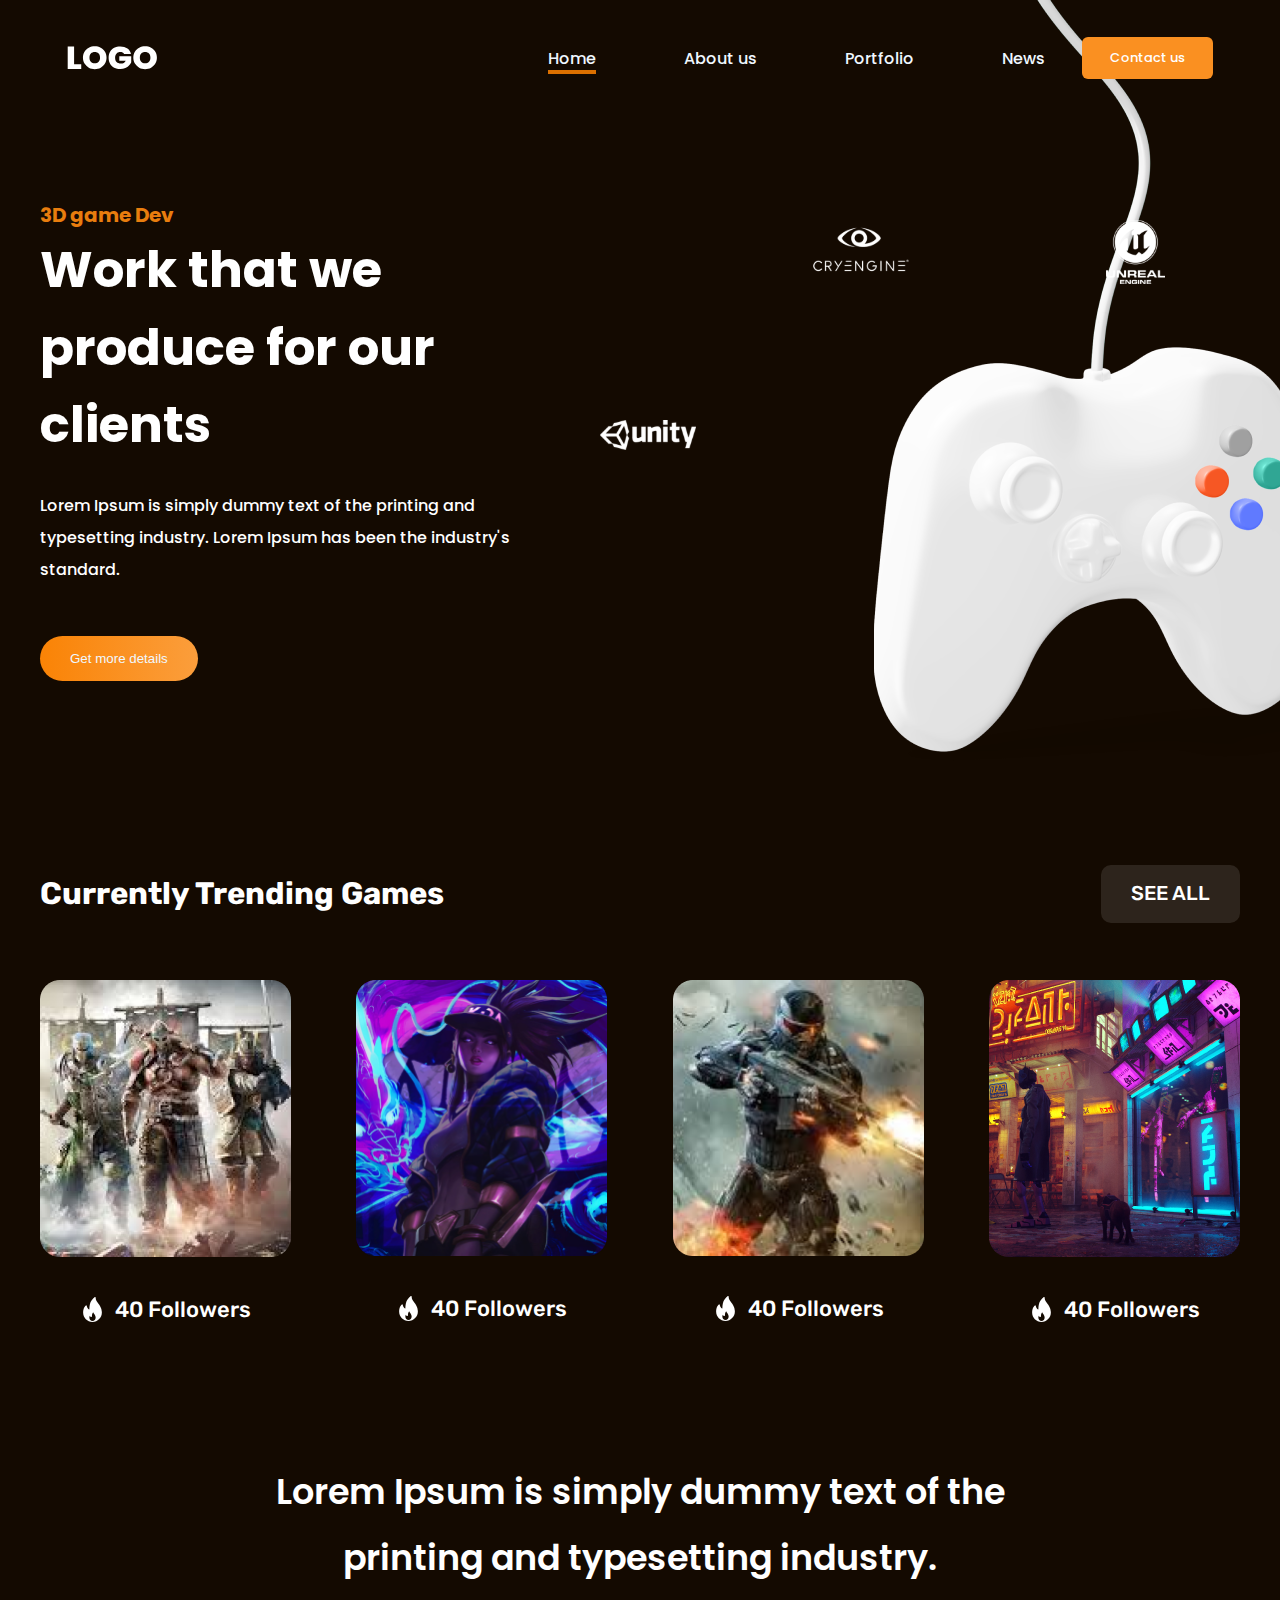
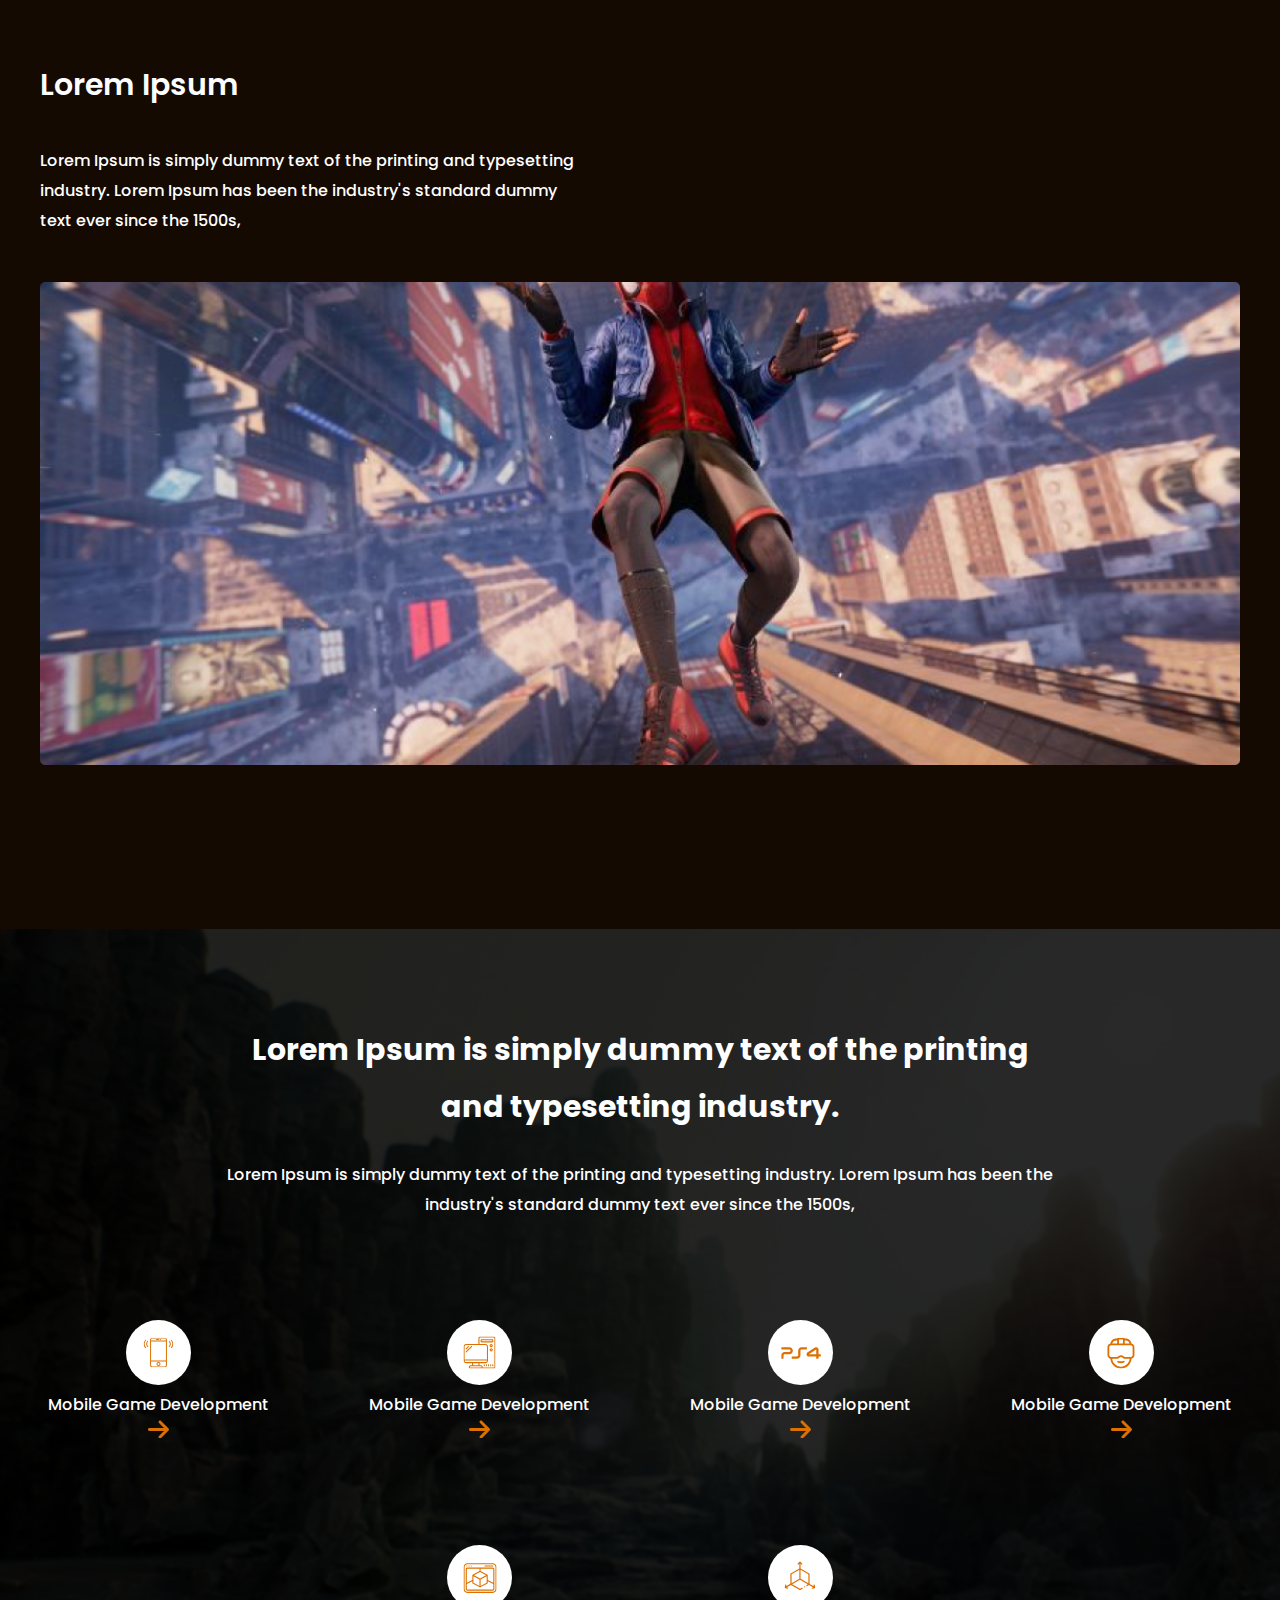
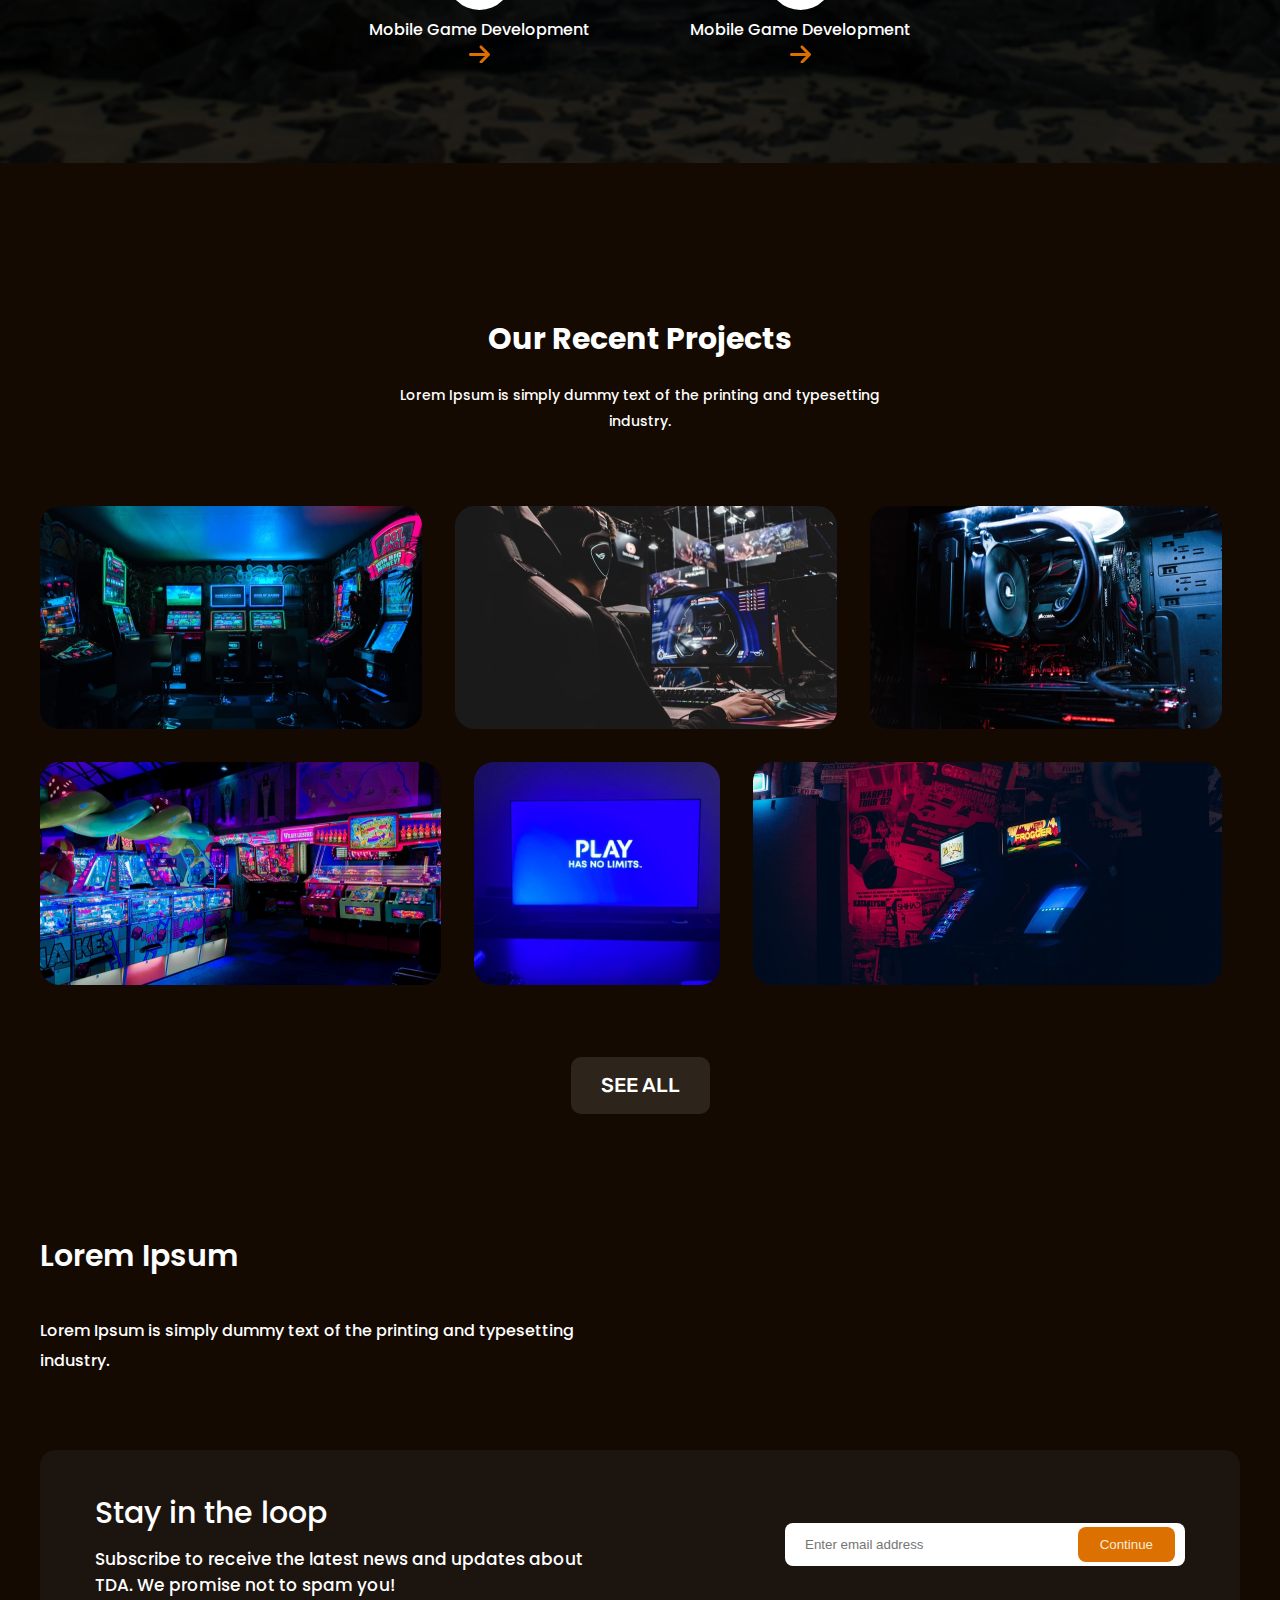
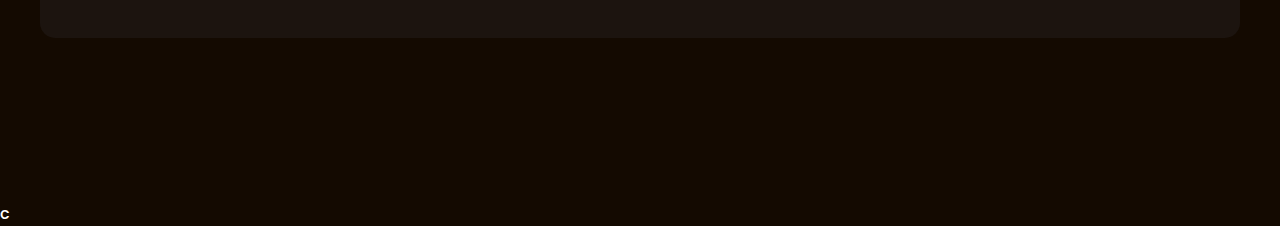
==== commit e91f80e2: "footer" ====
--- a/index.html
+++ b/index.html
@@ -31,7 +31,7 @@
               </a>
             </li>
             <li class="header__list-item">
-              <a class="header__list-item__link" href="#">
+              <a class="header__list-item__link" href="#p">
                 About us
               </a>
             </li>
@@ -240,6 +240,7 @@
       </div>
     </section>
   </main>
+ c
 </body>
 
 </html>--- a/css/styles.css
+++ b/css/styles.css
@@ -337,4 +337,62 @@
 .form__card-right__btn:hover {
   background-color: #4b2c18;
   color: #e7650e;
+}
+
+.footer {
+  padding-top: 73px;
+  padding-bottom: 29px;
+  background-color: #060606;
+  padding-left: 100px;
+  padding-right: 100px;
+}
+.footer__wrapper {
+  max-width: 1440px;
+  width: 100%;
+  margin-right: auto;
+  margin-left: auto;
+  display: flex;
+  align-items: end;
+  padding-bottom: 56px;
+  border-bottom: 1px solid rgb(130, 127, 127);
+}
+.footer__text {
+  font-size: 17px;
+  font-weight: 500;
+  margin-bottom: 17px;
+}
+.footer__left {
+  margin-right: 78px;
+}
+.footer__left-text {
+  margin-bottom: 45px;
+  margin-top: 35px;
+  width: 372px;
+}
+.footer__list {
+  margin-right: 120px;
+}
+.footer__list-item {
+  padding-bottom: 7px;
+  width: 90px;
+}
+.footer__list-item:hover {
+  color: rgb(70, 26, 26);
+}
+.footer__right {
+  margin-right: 120px;
+}
+.footer__right-text {
+  width: 282px;
+  margin-top: 25px;
+  margin-bottom: 20px;
+}
+.footer__img {
+  display: flex;
+}
+.footer__span {
+  margin-top: 29px;
+  text-align: center;
+  line-height: 24.78px;
+  font-size: 13px;
 }/*# sourceMappingURL=styles.css.map */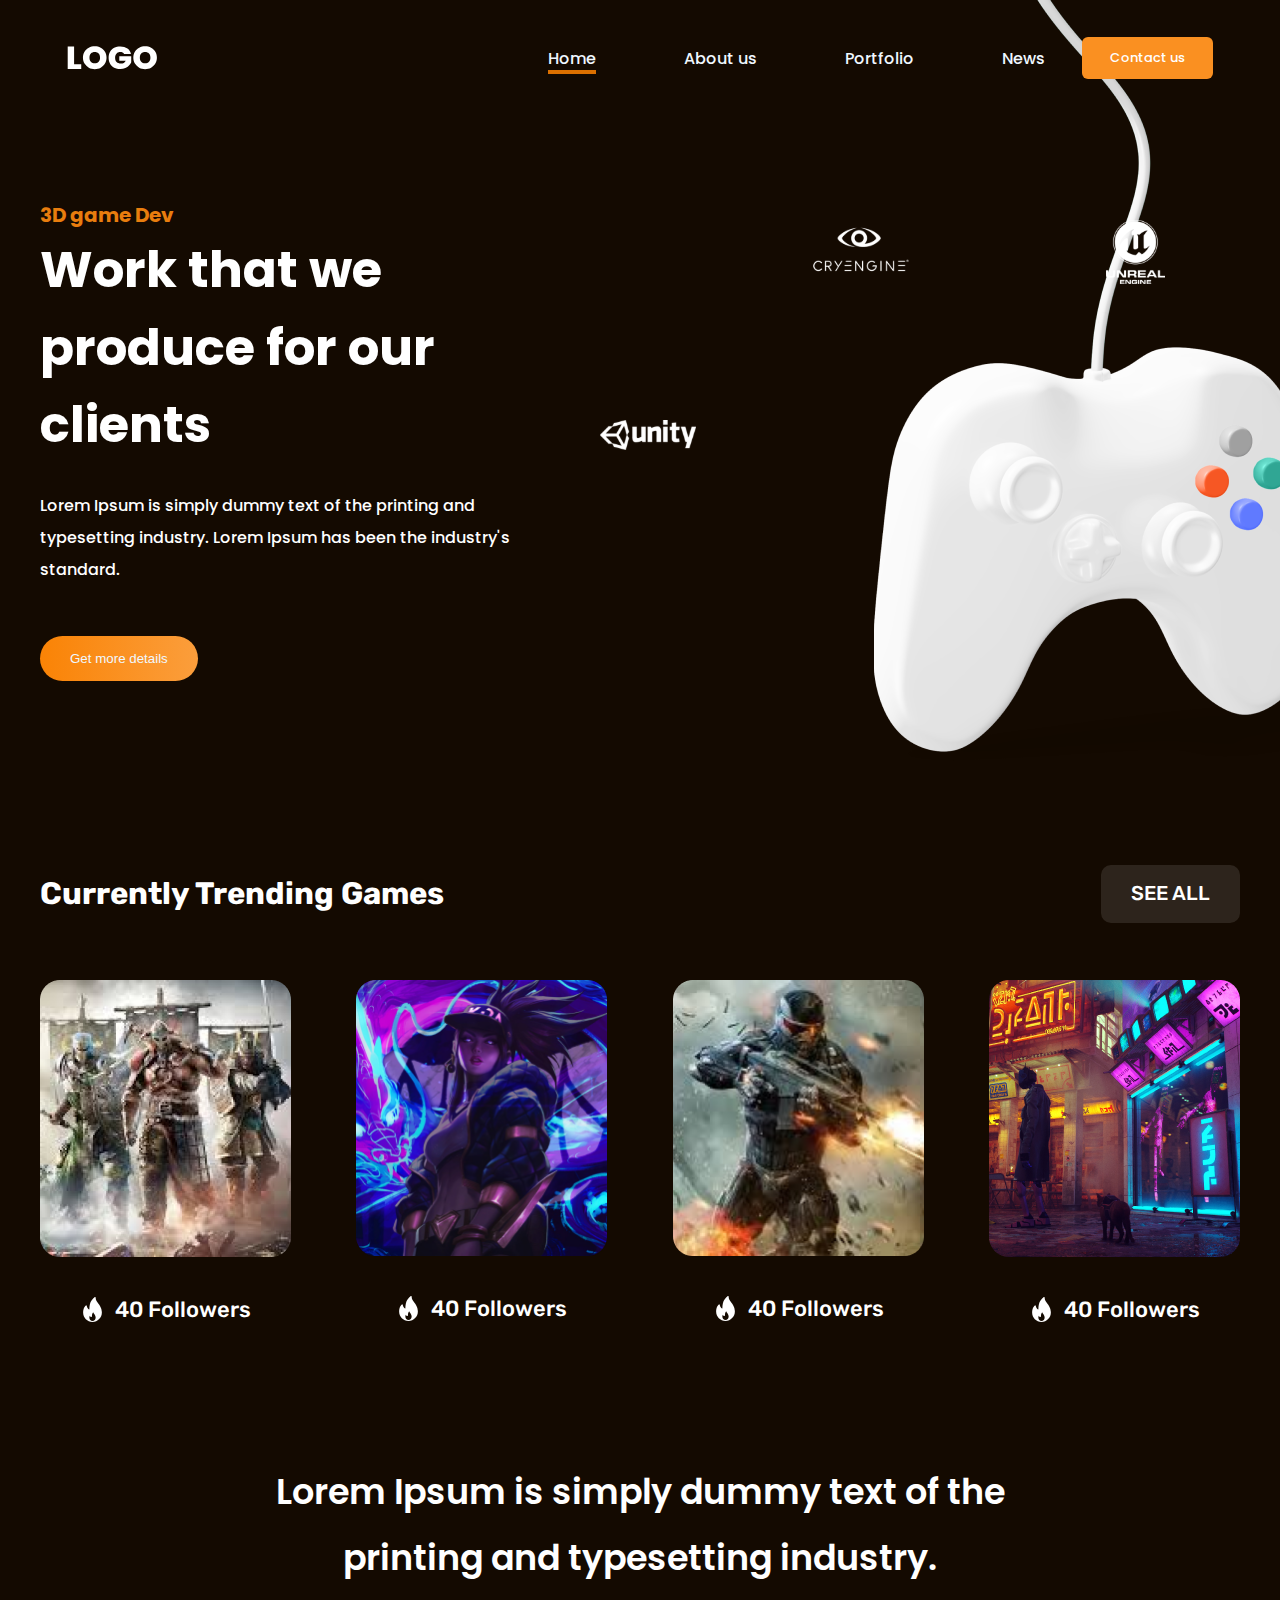
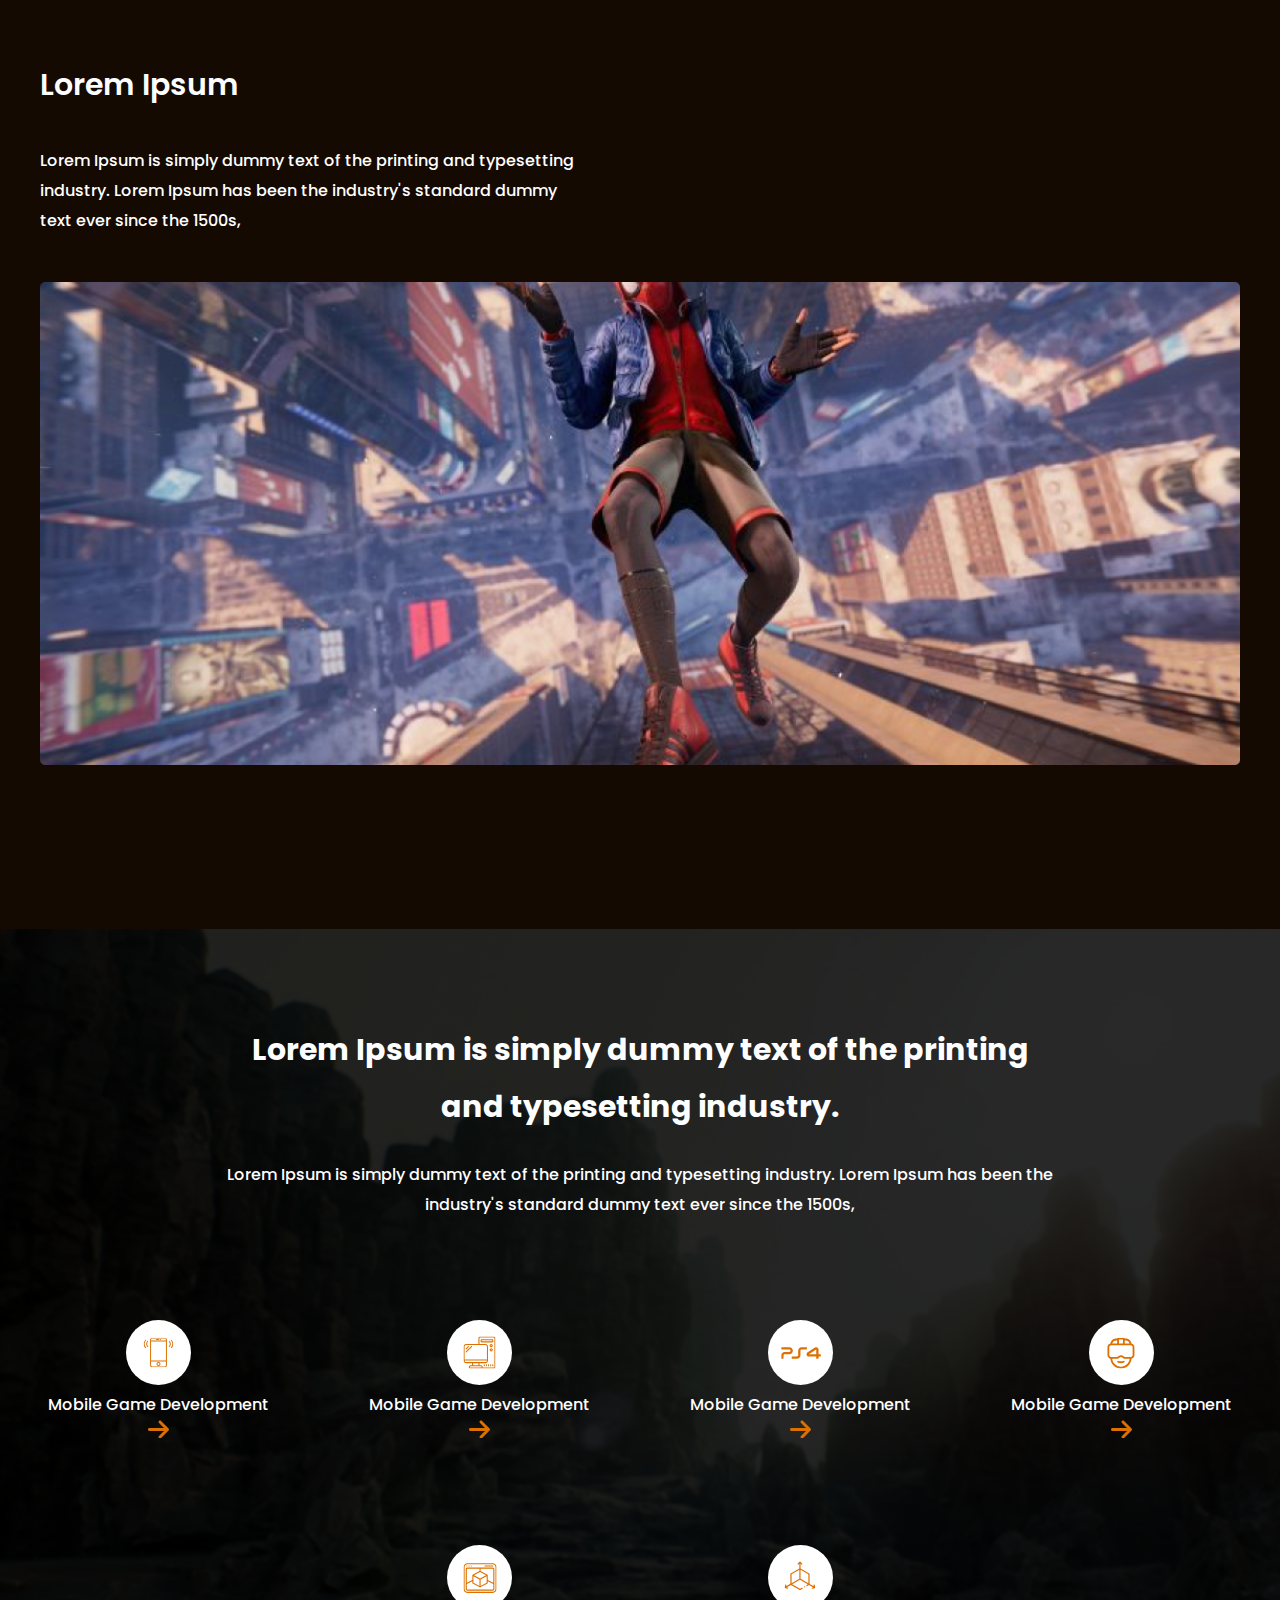
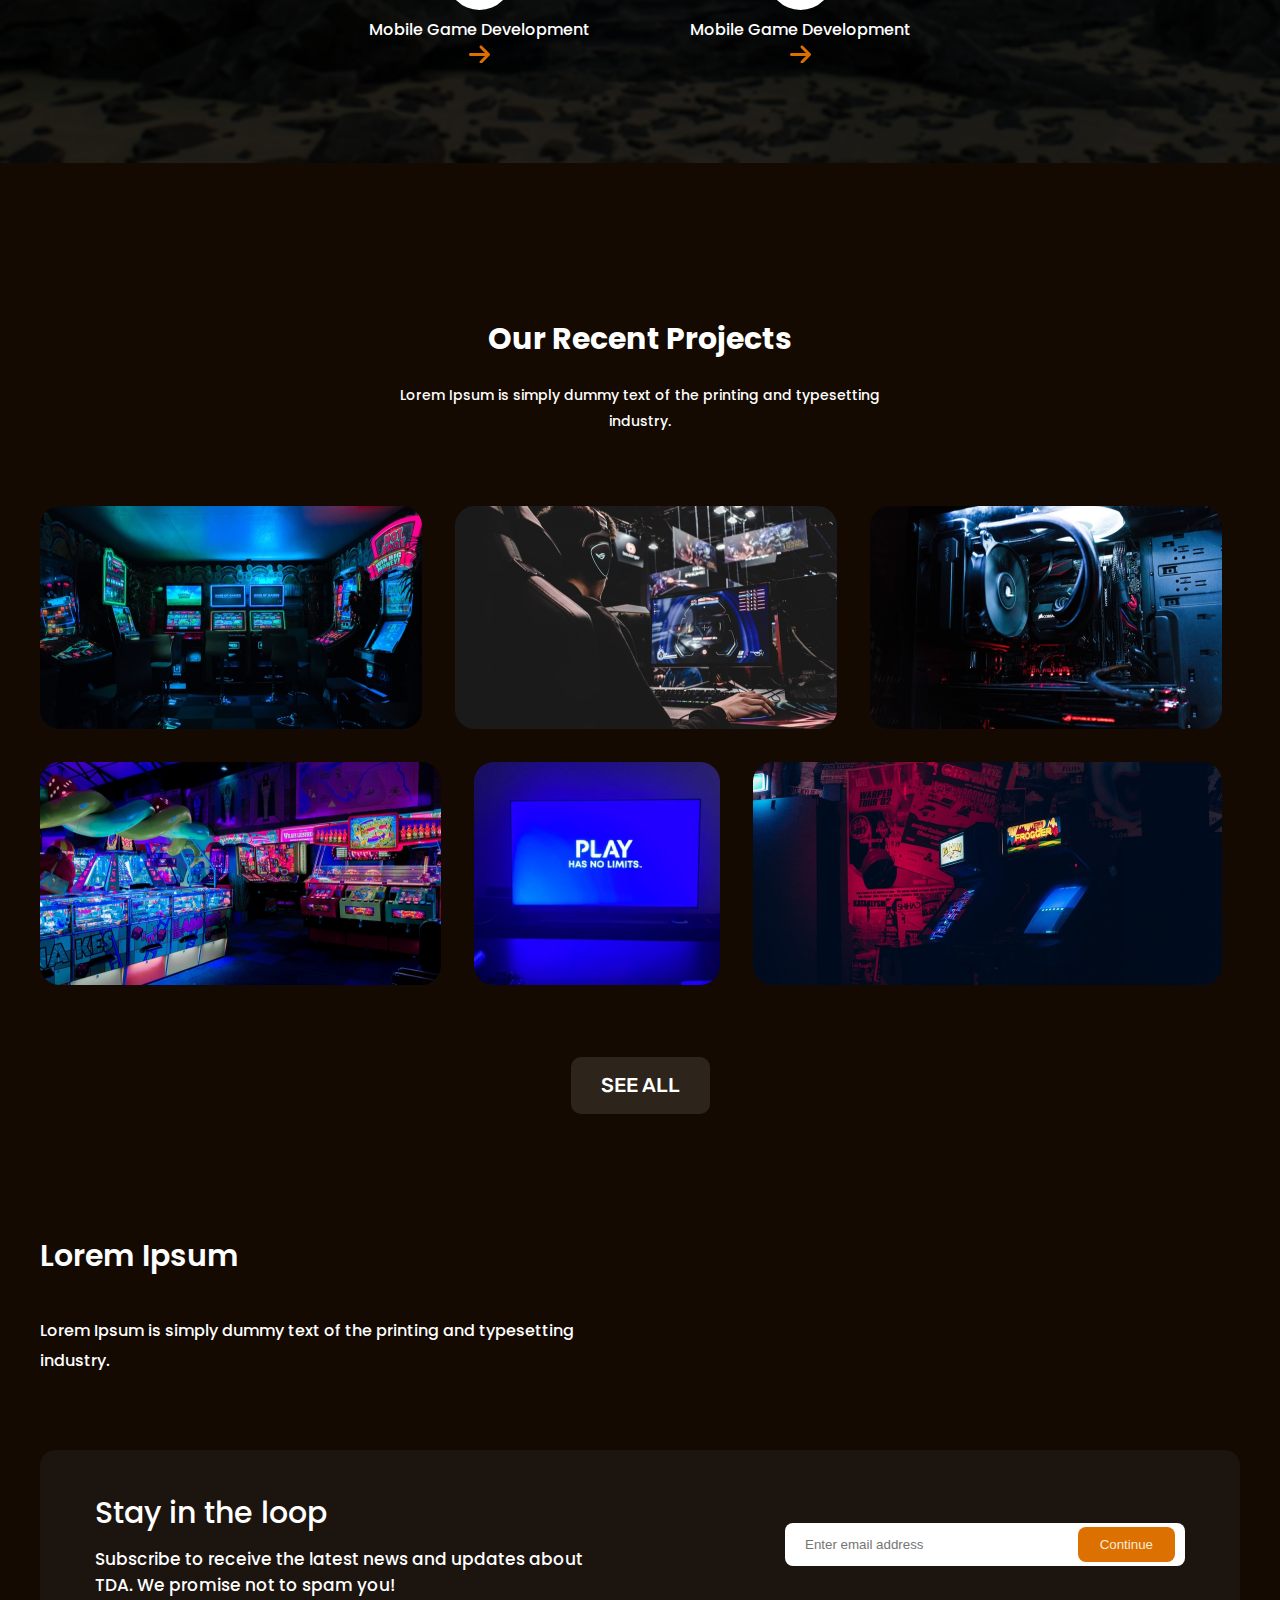
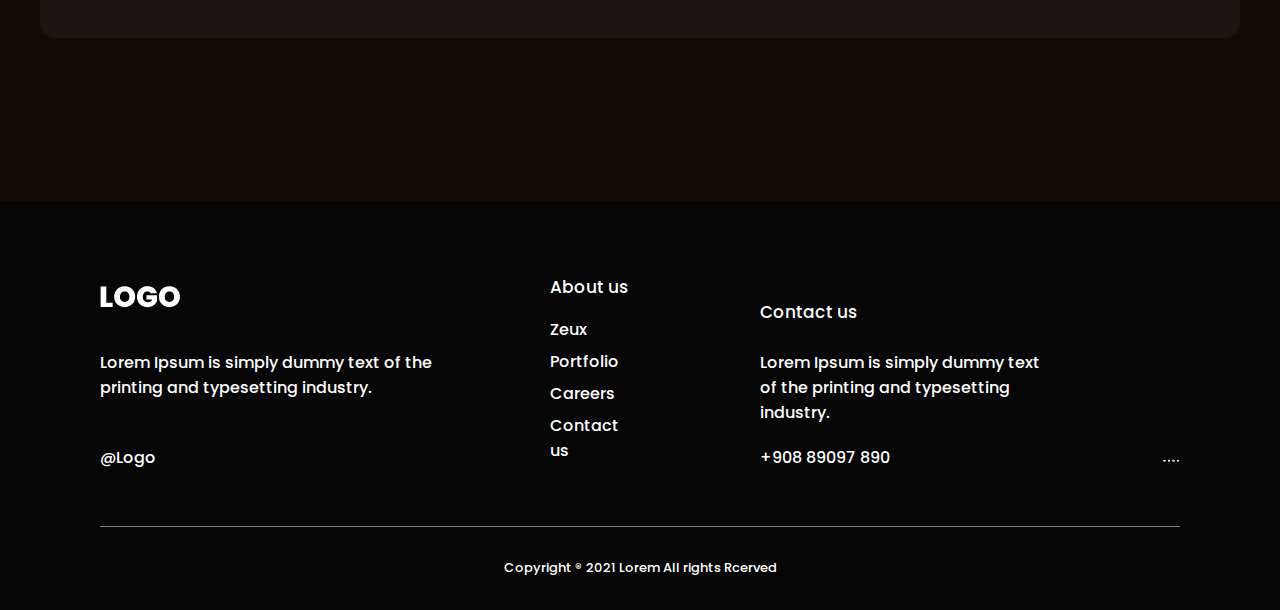
==== commit bb059358: "About" ====
--- a/index.html
+++ b/index.html
@@ -240,7 +240,67 @@
       </div>
     </section>
   </main>
- c
+  <footer class="footer">
+    <div class="footer__wrapper">
+      <div class="footer__left">
+        <img src="./icon/header_logo.svg" alt="">
+        <p class="footer__left-text">
+          Lorem Ipsum is simply dummy text of the printing and typesetting industry.
+        </p>
+        <span>
+          @Logo
+        </span>
+      </div>
+      <div class="mittel">
+        <p class="footer__text">
+          About us
+        </p>
+        <ul class="footer__list">
+          <li class="footer__list-item">
+            Zeux
+          </li>
+          <li class="footer__list-item">
+            Portfolio
+
+          </li>
+          <li class="footer__list-item">
+            Careers
+          </li>
+          <li class="footer__list-item">
+            Contact us
+          </li>
+        </ul>
+      </div>
+      <div class="footer__right">
+        <p class="footer__text">
+          Contact us
+        </p>
+        <p class="footer__right-text">
+          Lorem Ipsum is simply dummy text of the printing and typesetting industry.
+        </p>
+        <span>
+          +908 89097 890
+        </span>
+      </div>
+      <div class="footer__img">
+        <a href="https://upload.facebook.com/" target="_blank">
+          <img src="./icon/facebook.svg" alt="">
+        </a>
+        <a href="https://www.instagram.com/" target="_blank">
+          <img src="./icon/instagramm.svg" alt="">
+        </a>
+        <a href="https://twitter.com/?lang=ru" target="_blank">
+          <img src="./icon/twitter.svg" alt="">
+        </a>
+        <a href="https://www.linkedin.com/" target="_blank">
+          <img src="./icon/linkidin.svg" alt="">
+        </a>
+      </div>
+    </div>
+    <p class="footer__span">
+      Copyright ® 2021 Lorem All rights Rcerved
+    </p>
+  </footer>
 </body>
 
 </html>